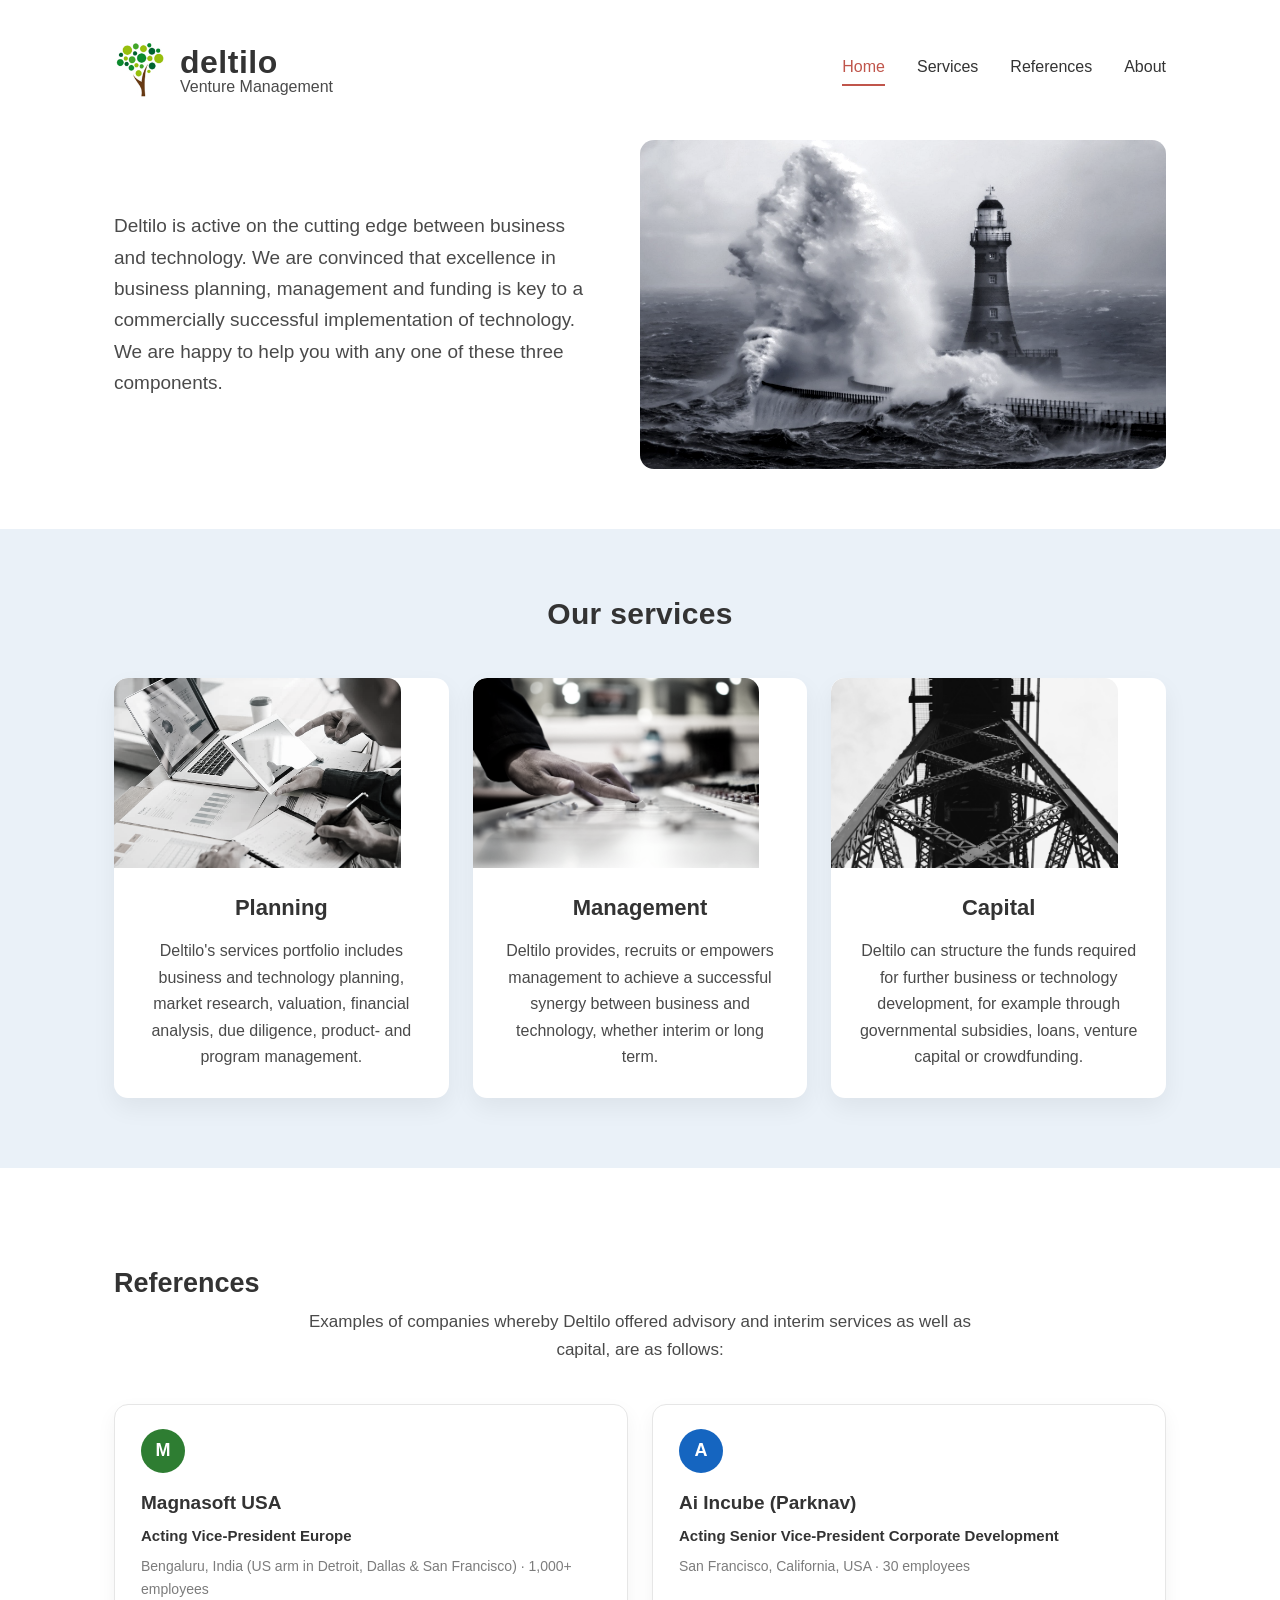
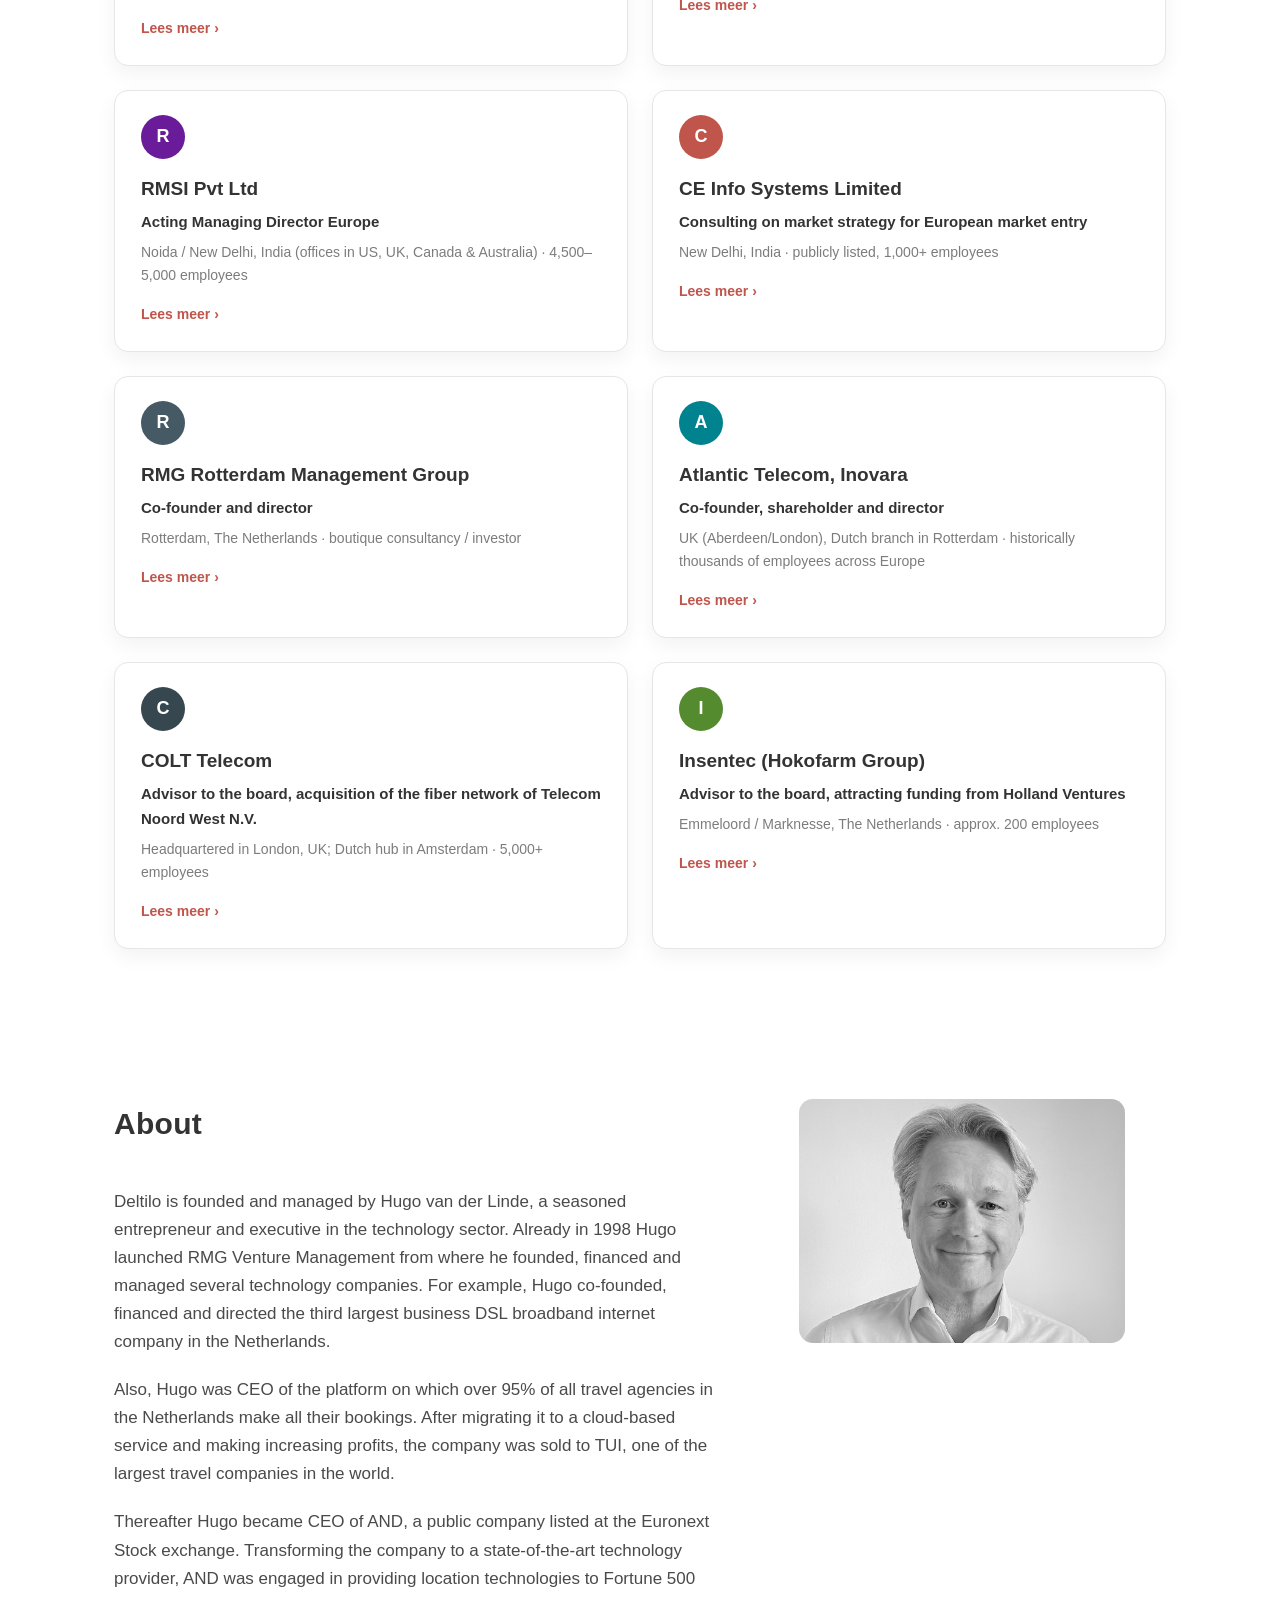
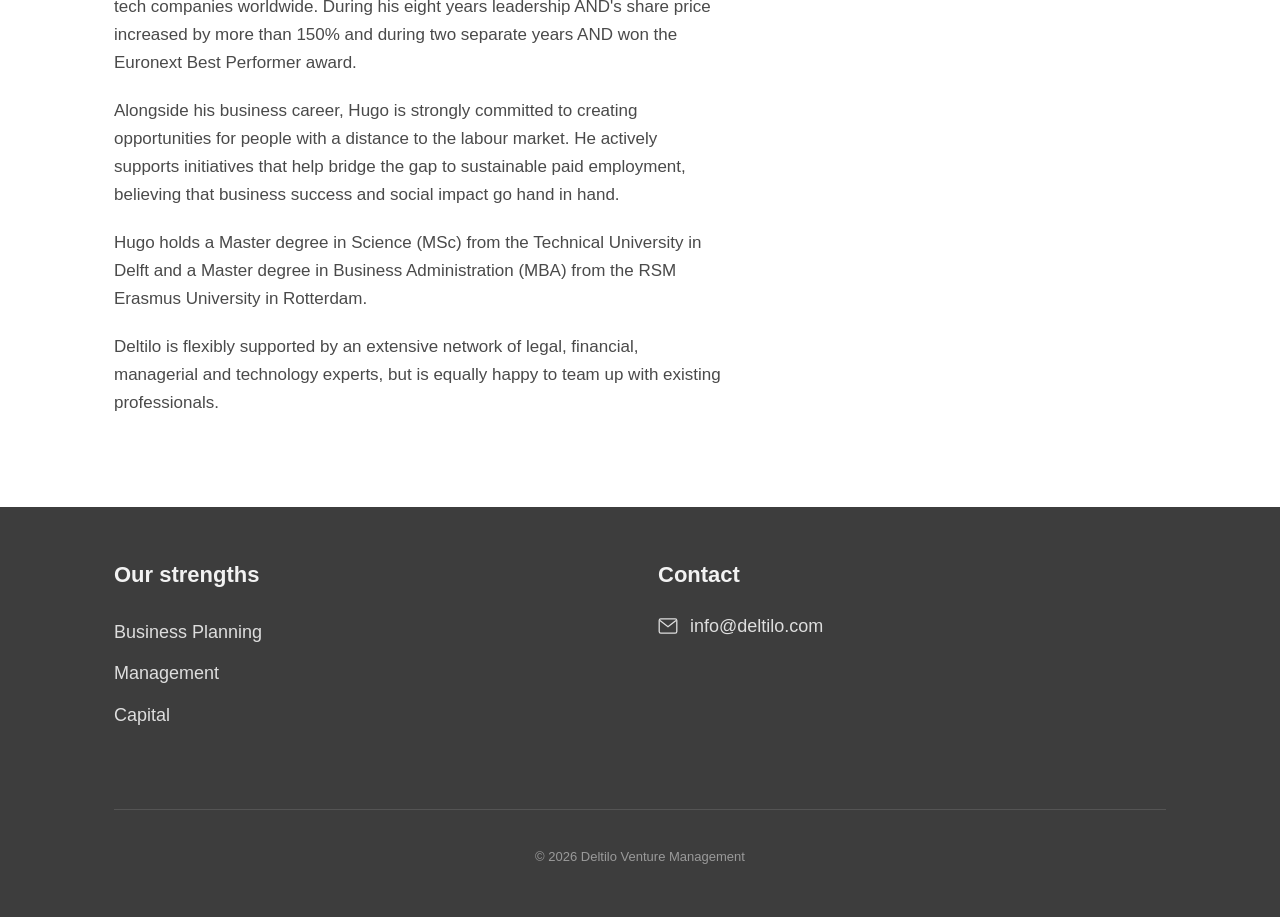
==== index.html @ ca7b4bb6 "references toegevoegd" ====
<!DOCTYPE html>
<html lang="en">
<head>
<meta charset="UTF-8">
<meta name="viewport" content="width=device-width, initial-scale=1.0">
<title>Deltilo | Venture Management</title>
<link rel="stylesheet" href="styles.css">
</head>
<body>

<header>
  <div class="wrap">
    <div class="header-row">
      <div class="brand">
        <img src="images/logo.png" alt="Deltilo logo" class="logo-img">
        <div class="brand-text">
          <h1>deltilo</h1>
          <p>Venture Management</p>
        </div>
      </div>

      <nav>
        <a href="#home" class="active">Home</a>
        <a href="#services">Services</a>
        <a href="#references">References</a>
        <a href="#about">About</a>
      </nav>

      <button class="menu-btn" id="menuBtn" aria-label="Open menu" aria-expanded="false">
        <svg viewBox="0 0 24 24" fill="none" stroke="currentColor" stroke-width="2"><line x1="3" y1="6" x2="21" y2="6"/><line x1="3" y1="12" x2="21" y2="12"/><line x1="3" y1="18" x2="21" y2="18"/></svg>
      </button>
    </div>

    <nav id="mobileNav">
      <a href="#home">Home</a>
      <a href="#services">Services</a>
      <a href="#references">References</a>
      <a href="#about">About</a>
    </nav>
  </div>
</header>

<section class="hero" id="home">
  <div class="wrap hero-grid">
    <p>Deltilo is active on the cutting edge between business and technology. We are convinced that excellence in business planning, management and funding is key to a commercially successful implementation of technology. We are happy to help you with any one of these three components.</p>
    <div class="hero-img">
      <img src="images/hero-lighthouse.jpg" alt="Lighthouse in stormy sea">
    </div>
  </div>
</section>

<section class="services" id="services">
  <div class="wrap">
    <h2>Our services</h2>
    <div class="card-grid">
      <div class="card">
        <img src="images/service-planning.jpg" alt="Business planning meeting">
        <h3>Planning</h3>
        <p>Deltilo's services portfolio includes business and technology planning, market research, valuation, financial analysis, due diligence, product- and program management.</p>
      </div>
      <div class="card">
        <img src="images/service-management.jpg" alt="Hand adjusting a mixing console">
        <h3>Management</h3>
        <p>Deltilo provides, recruits or empowers management to achieve a successful synergy between business and technology, whether interim or long term.</p>
      </div>
      <div class="card">
        <img src="images/service-capital.jpg" alt="View up through a steel bridge structure">
        <h3>Capital</h3>
        <p>Deltilo can structure the funds required for further business or technology development, for example through governmental subsidies, loans, venture capital or crowdfunding.</p>
      </div>
    </div>
  </div>
</section>

<section class="references" id="references">
  <div class="wrap">
    <h2>References</h2>
    <p class="references-intro">Examples of companies whereby Deltilo offered advisory and interim services as well as capital, are as follows:</p>

    <div class="ref-grid">

      <div class="ref-card">
        <div class="ref-logo" style="background:#2e7d32;">M</div>
        <h3>Magnasoft USA</h3>
        <p class="ref-role">Acting Vice-President Europe</p>
        <p class="ref-meta">Bengaluru, India (US arm in Detroit, Dallas &amp; San Francisco) &middot; 1,000+ employees</p>
        <button class="ref-toggle">Lees meer &rsaquo;</button>
        <div class="ref-details">
          <p>Responsible for all existing and new European business. Set up a European office in The Hague, The Netherlands.</p>
          <p>Magnasoft is a global specialist in Geographic Information Systems (GIS), 3D mapping, Digital Twins, spatial data analytics, and CAD engineering. The company helps organizations across telecom, utilities, and government sectors digitally map and manage their physical assets.</p>
        </div>
      </div>

      <div class="ref-card">
        <div class="ref-logo" style="background:#1565c0;">A</div>
        <h3>Ai Incube (Parknav)</h3>
        <p class="ref-role">Acting Senior Vice-President Corporate Development</p>
        <p class="ref-meta">San Francisco, California, USA &middot; 30 employees</p>
        <button class="ref-toggle">Lees meer &rsaquo;</button>
        <div class="ref-details">
          <p>Supported attracting new series of funding.</p>
          <p>Ai Incube is an advanced AI-powered platform for smart parking navigation and street-level data. By leveraging machine learning and predictive algorithms, the company provides real-time insights into street and garage parking availability across more than 1,000 cities.</p>
        </div>
      </div>

      <div class="ref-card">
        <div class="ref-logo" style="background:#6a1b9a;">R</div>
        <h3>RMSI Pvt Ltd</h3>
        <p class="ref-role">Acting Managing Director Europe</p>
        <p class="ref-meta">Noida / New Delhi, India (offices in US, UK, Canada &amp; Australia) &middot; 4,500&ndash;5,000 employees</p>
        <button class="ref-toggle">Lees meer &rsaquo;</button>
        <div class="ref-details">
          <p>Responsible for all existing and new European business.</p>
          <p>RMSI is a global leader in geospatial intelligence, Geo-AI, digital twins, and geospatial software development. They serve leading global tech enterprises, governments, telecom operators, and utility providers worldwide.</p>
        </div>
      </div>

      <div class="ref-card">
        <div class="ref-logo" style="background:#c0554b;">C</div>
        <h3>CE Info Systems Limited</h3>
        <p class="ref-role">Consulting on market strategy for European market entry</p>
        <p class="ref-meta">New Delhi, India &middot; publicly listed, 1,000+ employees</p>
        <button class="ref-toggle">Lees meer &rsaquo;</button>
        <div class="ref-details">
          <p>CE Info Systems is a publicly traded Indian technology leader (NSE: MAPMYINDIA) and the premier provider of digital maps, B2B/B2C navigation platforms (Mappls), and location-based IoT technologies in India.</p>
        </div>
      </div>

      <div class="ref-card">
        <div class="ref-logo" style="background:#455a64;">R</div>
        <h3>RMG Rotterdam Management Group</h3>
        <p class="ref-role">Co-founder and director</p>
        <p class="ref-meta">Rotterdam, The Netherlands &middot; boutique consultancy / investor</p>
        <button class="ref-toggle">Lees meer &rsaquo;</button>
        <div class="ref-details">
          <p>Rotterdam Management Group (RMG) owns and manages various high-tech companies.</p>
        </div>
      </div>

      <div class="ref-card">
        <div class="ref-logo" style="background:#00838f;">A</div>
        <h3>Atlantic Telecom, Inovara</h3>
        <p class="ref-role">Co-founder, shareholder and director</p>
        <p class="ref-meta">UK (Aberdeen/London), Dutch branch in Rotterdam &middot; historically thousands of employees across Europe</p>
        <button class="ref-toggle">Lees meer &rsaquo;</button>
        <div class="ref-details">
          <p>Atlantic Telecom was a publicly listed British telecommunications operator that rolled out extensive fiber and DSL networks across Europe around the turn of the century. Inovara B.V. acted as its Dutch operating entity, delivering broadband and data services to the enterprise market via unbundled local loop access (MDF-access).</p>
        </div>
      </div>

      <div class="ref-card">
        <div class="ref-logo" style="background:#37474f;">C</div>
        <h3>COLT Telecom</h3>
        <p class="ref-role">Advisor to the board, acquisition of the fiber network of Telecom Noord West N.V.</p>
        <p class="ref-meta">Headquartered in London, UK; Dutch hub in Amsterdam &middot; 5,000+ employees</p>
        <button class="ref-toggle">Lees meer &rsaquo;</button>
        <div class="ref-details">
          <p>Colt is a major international telecommunications and digital infrastructure provider serving enterprise customers worldwide. Colt acquired the local fiber optic network from Amsterdam energy provider Energie Noord-West (Telecom Noord-West) to build one of the earliest high-capacity private fiber networks in Amsterdam.</p>
        </div>
      </div>

      <div class="ref-card">
        <div class="ref-logo" style="background:#558b2f;">I</div>
        <h3>Insentec (Hokofarm Group)</h3>
        <p class="ref-role">Advisor to the board, attracting funding from Holland Ventures</p>
        <p class="ref-meta">Emmeloord / Marknesse, The Netherlands &middot; approx. 200 employees</p>
        <button class="ref-toggle">Lees meer &rsaquo;</button>
        <div class="ref-details">
          <p>Insentec (part of the Hokofarm Group) is a Dutch pioneer and manufacturer of automated livestock farming solutions. They are globally recognized for smart feeding systems, milking robots, sensors, and animal identification systems for dairy and cattle farming.</p>
        </div>
      </div>

    </div>
  </div>
</section>

<section class="about" id="about">
  <div class="wrap about-grid">
    <div class="about-text">
      <h2 style="text-align:left;">About</h2>
      <p>Deltilo is founded and managed by Hugo van der Linde, a seasoned entrepreneur and executive in the technology sector. Already in 1998 Hugo launched RMG Venture Management from where he founded, financed and managed several technology companies. For example, Hugo co-founded, financed and directed the third largest business DSL broadband internet company in the Netherlands.</p>
      <p>Also, Hugo was CEO of the platform on which over 95% of all travel agencies in the Netherlands make all their bookings. After migrating it to a cloud-based service and making increasing profits, the company was sold to TUI, one of the largest travel companies in the world.</p>
      <p>Thereafter Hugo became CEO of AND, a public company listed at the Euronext Stock exchange. Transforming the company to a state-of-the-art technology provider, AND was engaged in providing location technologies to Fortune 500 tech companies worldwide. During his eight years leadership AND's share price increased by more than 150% and during two separate years AND won the Euronext Best Performer award.</p>
      <p>Alongside his business career, Hugo is strongly committed to creating opportunities for people with a distance to the labour market. He actively supports initiatives that help bridge the gap to sustainable paid employment, believing that business success and social impact go hand in hand.</p>
      <p>Hugo holds a Master degree in Science (MSc) from the Technical University in Delft and a Master degree in Business Administration (MBA) from the RSM Erasmus University in Rotterdam.</p>
      <p>Deltilo is flexibly supported by an extensive network of legal, financial, managerial and technology experts, but is equally happy to team up with existing professionals.</p>
    </div>
    <div class="about-photo">
      <img src="images/about-hugo.jpg" alt="Portrait of Hugo van der Linde">
    </div>
  </div>
</section>

<footer>
  <div class="wrap footer-grid">
    <div>
      <h3>Our strengths</h3>
      <ul>
        <li>Business Planning</li>
        <li>Management</li>
        <li>Capital</li>
      </ul>
    </div>
    <div>
      <h3>Contact</h3>
      <div class="contact-line">
        <svg viewBox="0 0 24 20" fill="none" stroke="currentColor" stroke-width="1.6"><rect x="1" y="1" width="22" height="18" rx="2"/><path d="M2 3l10 8 10-8"/></svg>
        <a href="mailto:info@deltilo.com">info@deltilo.com</a>
      </div>
    </div>
    <div class="bottom-bar" style="grid-column: 1 / -1;">
      &copy; <span id="year"></span> Deltilo Venture Management
    </div>
  </div>
</footer>

<script src="script.js"></script>
</body>
</html>
---- styles.css ----
:root {
  --ink: #333333;
  --ink-soft: #4a4a4a;
  --panel-dark: #3d3d3d;
  --section-tint: #eaf1f8;
  --accent-green-dark: #2e7d32;
  --accent-green-mid: #66bb6a;
  --accent-green-light: #a5d6a7;
  --accent-brown: #6d4c2f;
  --max-width: 1100px;
  --radius: 14px;
}

* { box-sizing: border-box; }

html { scroll-behavior: smooth; }

body {
  margin: 0;
  font-family: -apple-system, BlinkMacSystemFont, "Segoe UI", Roboto, Helvetica, Arial, sans-serif;
  color: var(--ink);
  line-height: 1.65;
  font-size: 18px;
  background: #ffffff;
}

img { max-width: 100%; display: block; }

.wrap {
  max-width: var(--max-width);
  margin: 0 auto;
  padding: 0 24px;
}

/* ---------- HEADER ---------- */

header {
  padding: 40px 0 20px;
}

.header-row {
  display: flex;
  align-items: center;
  justify-content: space-between;
  flex-wrap: wrap;
  gap: 20px;
}

.brand {
  display: flex;
  align-items: center;
  gap: 14px;
}

.logo-img {
  height: 60px;
  width: auto;
}

.brand-text h1 {
  margin: 0;
  font-size: 32px;
  font-weight: 700;
  letter-spacing: 0.5px;
  line-height: 1.1;
}

.brand-text p {
  margin: -2px 0 0;
  font-size: 16px;
  color: var(--ink-soft);
  line-height: 1.1;
}

nav {
  display: none;
  gap: 32px;
}

nav a {
  color: var(--ink);
  text-decoration: none;
  font-size: 16px;
  padding-bottom: 4px;
  border-bottom: 2px solid transparent;
  transition: border-color 0.2s, color 0.2s;
}

nav a.active {
  color: #c0554b;
  border-bottom-color: #c0554b;
}

nav a:hover { border-bottom-color: var(--accent-green-mid); }

.menu-btn {
  border: 1px solid var(--ink);
  background: none;
  padding: 8px 12px;
  cursor: pointer;
  display: inline-flex;
}

.menu-btn svg { width: 22px; height: 22px; }

#mobileNav {
  display: none;
  flex-direction: column;
  gap: 4px;
  margin-top: 16px;
}

#mobileNav.open { display: flex; }

#mobileNav a {
  color: var(--ink);
  text-decoration: none;
  padding: 10px 4px;
  border-bottom: 1px solid #eee;
}

@media (min-width: 760px) {
  nav { display: flex; }
  .menu-btn { display: none; }
}

/* ---------- HERO ---------- */

.hero {
  padding: 20px 0 60px;
}

.hero-grid {
  display: grid;
  grid-template-columns: 1fr;
  gap: 32px;
  align-items: center;
}

.hero-grid p {
  font-size: 19px;
  color: var(--ink-soft);
}

.hero-img {
  border-radius: var(--radius);
  overflow: hidden;
}

.hero-img img { filter: grayscale(60%) contrast(1.05); }

@media (min-width: 860px) {
  .hero-grid {
    grid-template-columns: 1fr 1.1fr;
    gap: 48px;
  }
}

/* ---------- SERVICES ---------- */

.services {
  background: var(--section-tint);
  padding: 60px 0 70px;
  position: relative;
}

.services h2, .about h2 {
  text-align: center;
  font-size: 30px;
  margin: 0 0 40px;
  font-weight: 800;
  letter-spacing: 0.3px;
}

.card-grid {
  display: grid;
  grid-template-columns: 1fr;
  gap: 40px;
}

@media (min-width: 760px) {
  .card-grid { grid-template-columns: repeat(3, 1fr); gap: 24px; }
}

.card {
  background: #fff;
  border-radius: var(--radius);
  box-shadow: 0 10px 24px rgba(0,0,0,0.06);
  padding: 0 24px 28px;
  text-align: center;
  overflow: hidden;
}

.card img {
  width: calc(100% + 48px);
  margin-left: -24px;
  margin-top: 0;
  height: 190px;
  object-fit: cover;
  filter: grayscale(85%);
  border-top-left-radius: var(--radius);
  border-top-right-radius: var(--radius);
}

.card h3 {
  font-size: 22px;
  margin: 22px 0 12px;
}

.card p {
  font-size: 16px;
  color: var(--ink-soft);
  margin: 0;
}

/* ---------- REFERENCES ---------- */

.references {
  padding: 70px 0 80px;
}

.references-intro {
  text-align: center;
  max-width: 700px;
  margin: -20px auto 40px;
  color: var(--ink-soft);
  font-size: 17px;
}

.ref-grid {
  display: grid;
  grid-template-columns: 1fr;
  gap: 24px;
}

@media (min-width: 760px) {
  .ref-grid { grid-template-columns: 1fr 1fr; }
}

.ref-card {
  background: #fff;
  border: 1px solid #e6e6e6;
  border-radius: var(--radius);
  box-shadow: 0 8px 20px rgba(0,0,0,0.05);
  padding: 24px 26px 22px;
}

.ref-logo {
  width: 44px;
  height: 44px;
  border-radius: 50%;
  color: #fff;
  display: flex;
  align-items: center;
  justify-content: center;
  font-weight: 700;
  font-size: 18px;
  margin-bottom: 14px;
}

.ref-card h3 {
  margin: 0 0 6px;
  font-size: 19px;
}

.ref-role {
  margin: 0 0 6px;
  font-size: 15px;
  font-weight: 600;
  color: var(--ink);
}

.ref-meta {
  margin: 0 0 12px;
  font-size: 14px;
  color: #7c7c7c;
}

.ref-toggle {
  background: none;
  border: none;
  padding: 0;
  color: #c0554b;
  font-size: 14px;
  font-weight: 600;
  cursor: pointer;
}

.ref-toggle:hover { text-decoration: underline; }

.ref-details {
  display: none;
  margin-top: 14px;
  padding-top: 14px;
  border-top: 1px solid #eee;
}

.ref-details p {
  font-size: 15px;
  color: var(--ink-soft);
  margin: 0 0 10px;
}

.ref-details p:last-child { margin-bottom: 0; }

.ref-card.expanded .ref-details { display: block; }

/* ---------- ABOUT ---------- */

.about {
  padding: 70px 0;
}

.about-grid {
  display: grid;
  grid-template-columns: 1fr;
  gap: 32px;
  align-items: start;
}

.about-grid p {
  color: var(--ink-soft);
  font-size: 17px;
  margin: 0 0 20px;
}

.about-photo img {
  border-radius: var(--radius);
  filter: grayscale(100%);
  max-width: 80%;
  margin: 0 auto;
}

@media (min-width: 860px) {
  .about-grid {
    grid-template-columns: 1.5fr 1fr;
  }
  .about-photo { order: 2; }
  .about-text { order: 1; }
}

/* ---------- FOOTER ---------- */

footer {
  background: var(--panel-dark);
  color: #f2f2f2;
  padding: 50px 0;
}

.footer-grid {
  display: grid;
  grid-template-columns: 1fr;
  gap: 36px;
}

@media (min-width: 700px) {
  .footer-grid { grid-template-columns: 1fr 1fr; }
}

footer h3 {
  font-size: 22px;
  margin: 0 0 18px;
  font-weight: 700;
}

footer ul {
  list-style: none;
  margin: 0;
  padding: 0;
}

footer li {
  padding: 6px 0;
  color: #dedede;
}

.contact-line {
  display: flex;
  align-items: center;
  gap: 12px;
  color: #dedede;
}

.contact-line svg { width: 20px; height: 16px; flex-shrink: 0; }

.contact-line a {
  color: #dedede;
  text-decoration: none;
}

.contact-line a:hover { text-decoration: underline; }

.bottom-bar {
  text-align: center;
  font-size: 13px;
  color: #9a9a9a;
  padding-top: 36px;
  margin-top: 36px;
  border-top: 1px solid #545454;
}
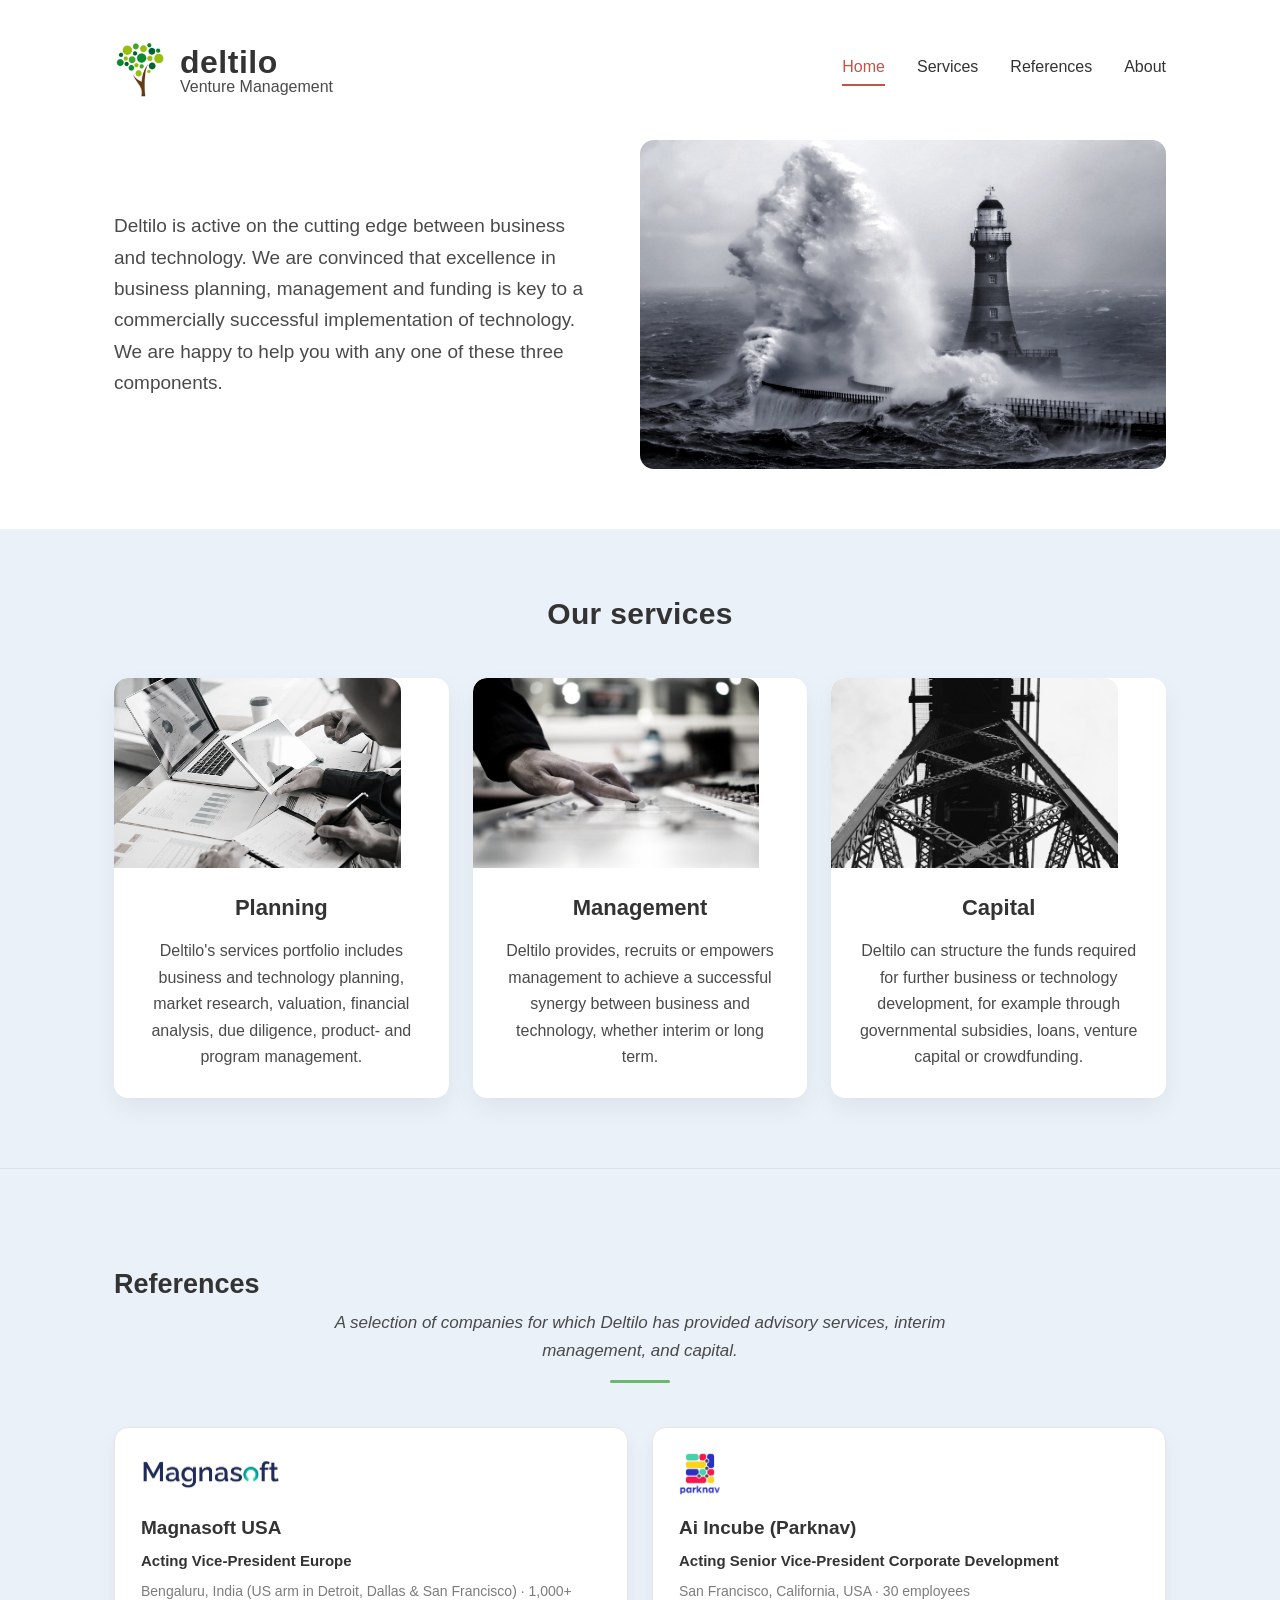
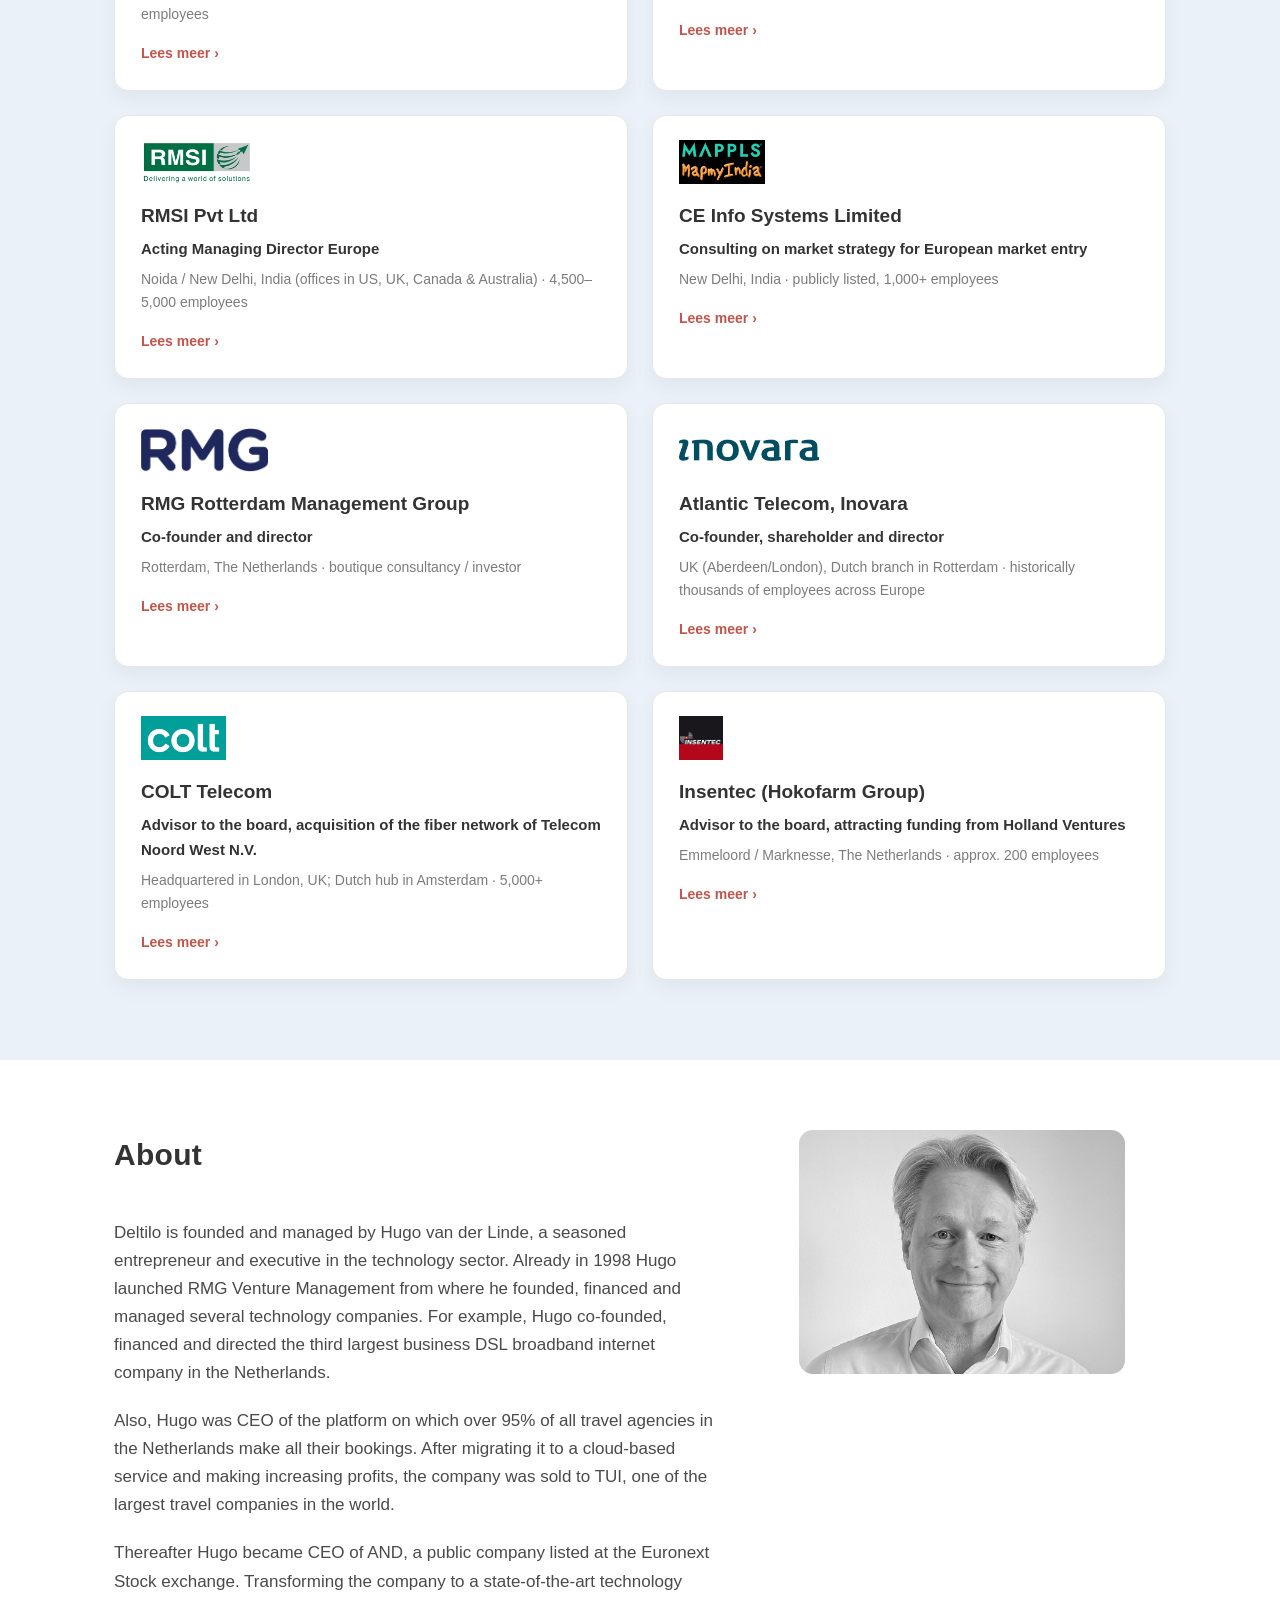
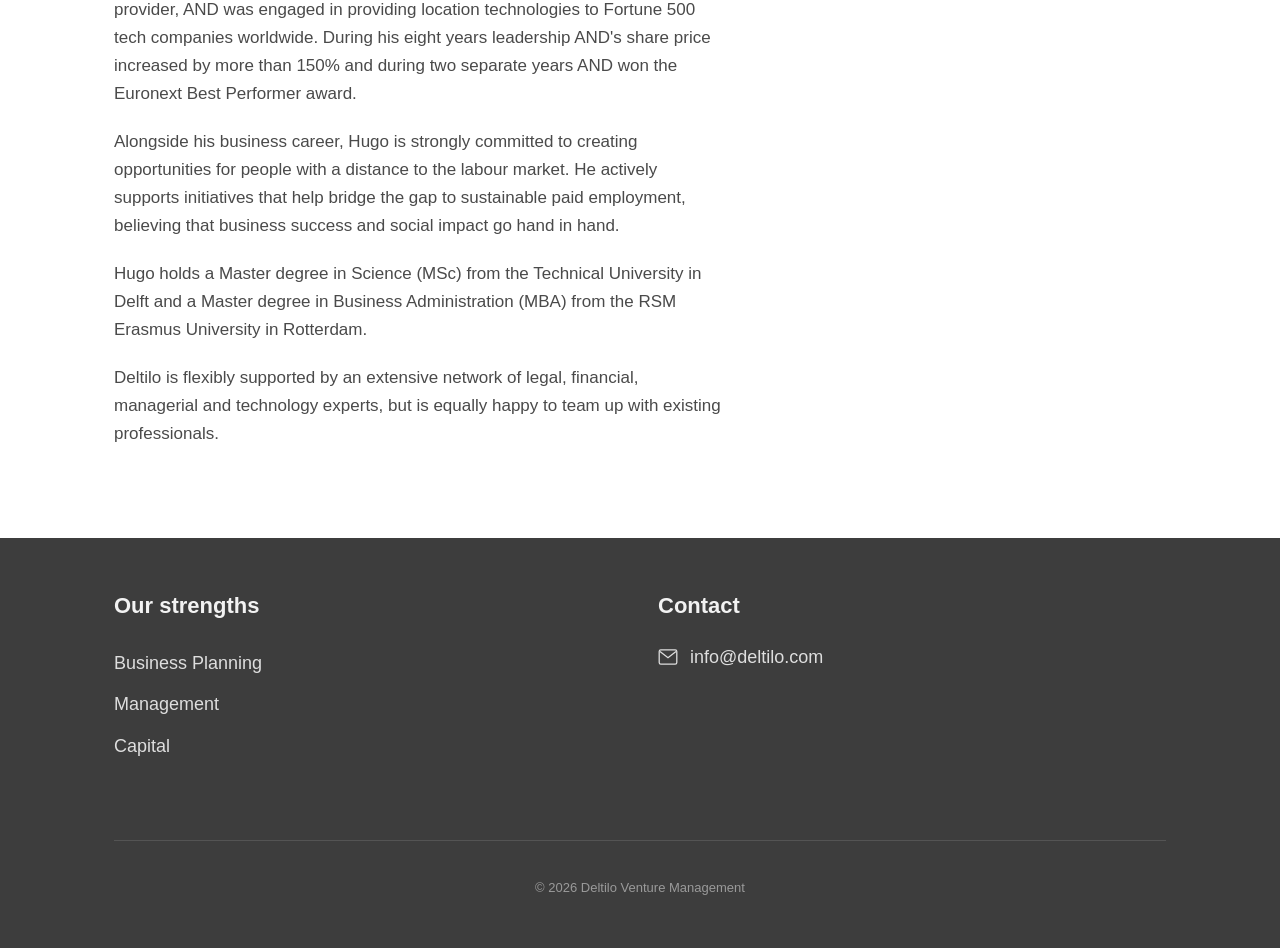
==== commit 831c5263: "added logos" ====
--- a/index.html
+++ b/index.html
@@ -75,12 +75,12 @@
 <section class="references" id="references">
   <div class="wrap">
     <h2>References</h2>
-    <p class="references-intro">Examples of companies whereby Deltilo offered advisory and interim services as well as capital, are as follows:</p>
+    <p class="references-intro">A selection of companies for which Deltilo has provided advisory services, interim management, and capital.</p>
 
     <div class="ref-grid">
 
       <div class="ref-card">
-        <div class="ref-logo" style="background:#2e7d32;">M</div>
+        <img src="images/references-magnasoft.jpg" alt="Magnasoft logo" class="ref-logo">
         <h3>Magnasoft USA</h3>
         <p class="ref-role">Acting Vice-President Europe</p>
         <p class="ref-meta">Bengaluru, India (US arm in Detroit, Dallas &amp; San Francisco) &middot; 1,000+ employees</p>
@@ -92,7 +92,7 @@
       </div>
 
       <div class="ref-card">
-        <div class="ref-logo" style="background:#1565c0;">A</div>
+        <img src="images/references-parknav.png" alt="Parknav logo" class="ref-logo">
         <h3>Ai Incube (Parknav)</h3>
         <p class="ref-role">Acting Senior Vice-President Corporate Development</p>
         <p class="ref-meta">San Francisco, California, USA &middot; 30 employees</p>
@@ -104,7 +104,7 @@
       </div>
 
       <div class="ref-card">
-        <div class="ref-logo" style="background:#6a1b9a;">R</div>
+        <img src="images/references-rmsi.png" alt="RMSI logo" class="ref-logo">
         <h3>RMSI Pvt Ltd</h3>
         <p class="ref-role">Acting Managing Director Europe</p>
         <p class="ref-meta">Noida / New Delhi, India (offices in US, UK, Canada &amp; Australia) &middot; 4,500&ndash;5,000 employees</p>
@@ -116,7 +116,7 @@
       </div>
 
       <div class="ref-card">
-        <div class="ref-logo" style="background:#c0554b;">C</div>
+        <img src="images/references-mappls.png" alt="Mappls logo" class="ref-logo">
         <h3>CE Info Systems Limited</h3>
         <p class="ref-role">Consulting on market strategy for European market entry</p>
         <p class="ref-meta">New Delhi, India &middot; publicly listed, 1,000+ employees</p>
@@ -127,7 +127,7 @@
       </div>
 
       <div class="ref-card">
-        <div class="ref-logo" style="background:#455a64;">R</div>
+        <img src="images/references-rmg.png" alt="RMG Rotterdam Management Group logo" class="ref-logo">
         <h3>RMG Rotterdam Management Group</h3>
         <p class="ref-role">Co-founder and director</p>
         <p class="ref-meta">Rotterdam, The Netherlands &middot; boutique consultancy / investor</p>
@@ -138,7 +138,7 @@
       </div>
 
       <div class="ref-card">
-        <div class="ref-logo" style="background:#00838f;">A</div>
+        <img src="images/references-inovara.jpg" alt="Inovara logo" class="ref-logo">
         <h3>Atlantic Telecom, Inovara</h3>
         <p class="ref-role">Co-founder, shareholder and director</p>
         <p class="ref-meta">UK (Aberdeen/London), Dutch branch in Rotterdam &middot; historically thousands of employees across Europe</p>
@@ -149,7 +149,7 @@
       </div>
 
       <div class="ref-card">
-        <div class="ref-logo" style="background:#37474f;">C</div>
+        <img src="images/references-colt.png" alt="COLT Telecom logo" class="ref-logo">
         <h3>COLT Telecom</h3>
         <p class="ref-role">Advisor to the board, acquisition of the fiber network of Telecom Noord West N.V.</p>
         <p class="ref-meta">Headquartered in London, UK; Dutch hub in Amsterdam &middot; 5,000+ employees</p>
@@ -160,7 +160,7 @@
       </div>
 
       <div class="ref-card">
-        <div class="ref-logo" style="background:#558b2f;">I</div>
+        <img src="images/references-insentec.jpg" alt="Insentec logo" class="ref-logo">
         <h3>Insentec (Hokofarm Group)</h3>
         <p class="ref-role">Advisor to the board, attracting funding from Holland Ventures</p>
         <p class="ref-meta">Emmeloord / Marknesse, The Netherlands &middot; approx. 200 employees</p>
--- a/styles.css
+++ b/styles.css
@@ -216,15 +216,32 @@
 /* ---------- REFERENCES ---------- */
 
 .references {
+  background: var(--section-tint);
   padding: 70px 0 80px;
+  border-top: 1px solid #d9e4ee;
 }
 
 .references-intro {
   text-align: center;
-  max-width: 700px;
-  margin: -20px auto 40px;
+  max-width: 620px;
+  margin: -20px auto 44px;
   color: var(--ink-soft);
   font-size: 17px;
+  font-style: italic;
+  position: relative;
+  padding-bottom: 18px;
+}
+
+.references-intro::after {
+  content: "";
+  position: absolute;
+  bottom: 0;
+  left: 50%;
+  transform: translateX(-50%);
+  width: 60px;
+  height: 3px;
+  background: var(--accent-green-mid);
+  border-radius: 2px;
 }
 
 .ref-grid {
@@ -246,16 +263,12 @@
 }
 
 .ref-logo {
-  width: 44px;
+  width: auto;
   height: 44px;
-  border-radius: 50%;
-  color: #fff;
-  display: flex;
-  align-items: center;
-  justify-content: center;
-  font-weight: 700;
-  font-size: 18px;
-  margin-bottom: 14px;
+  max-width: 140px;
+  object-fit: contain;
+  object-position: left center;
+  margin-bottom: 16px;
 }
 
 .ref-card h3 {
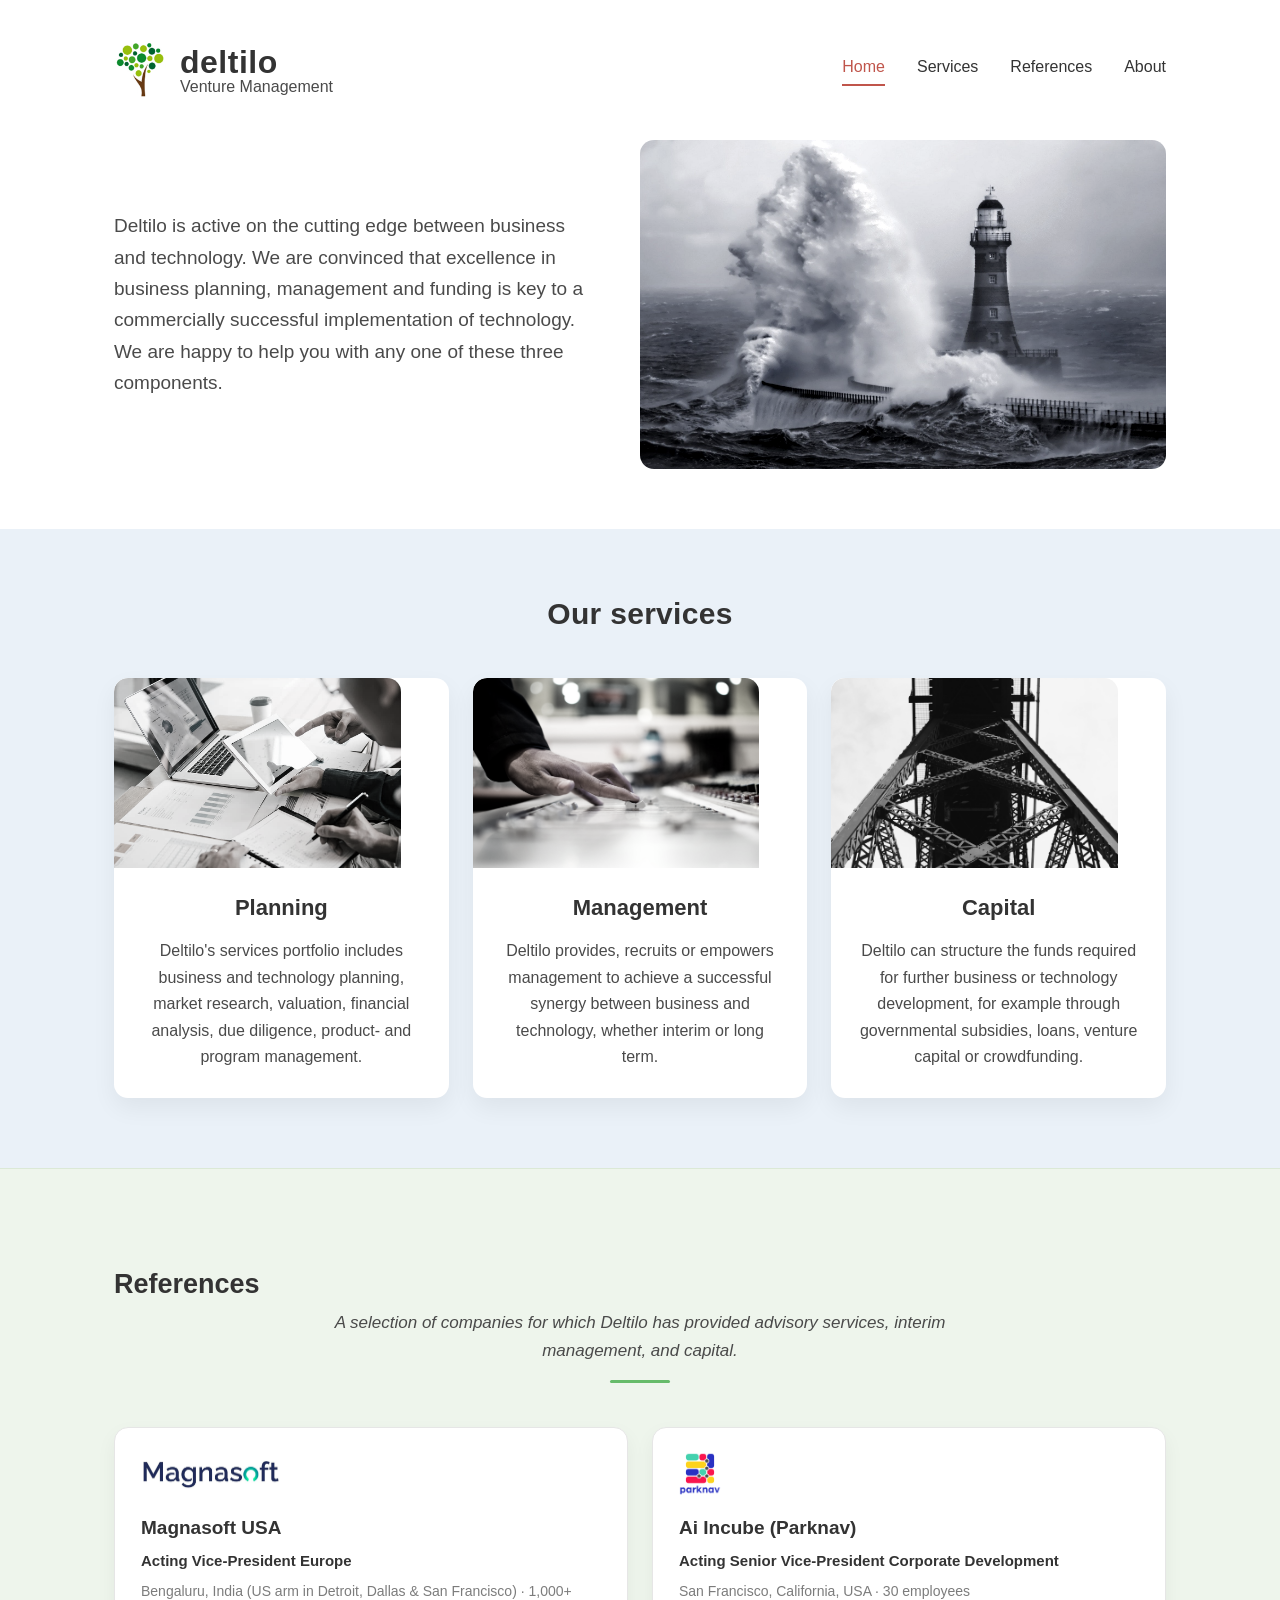
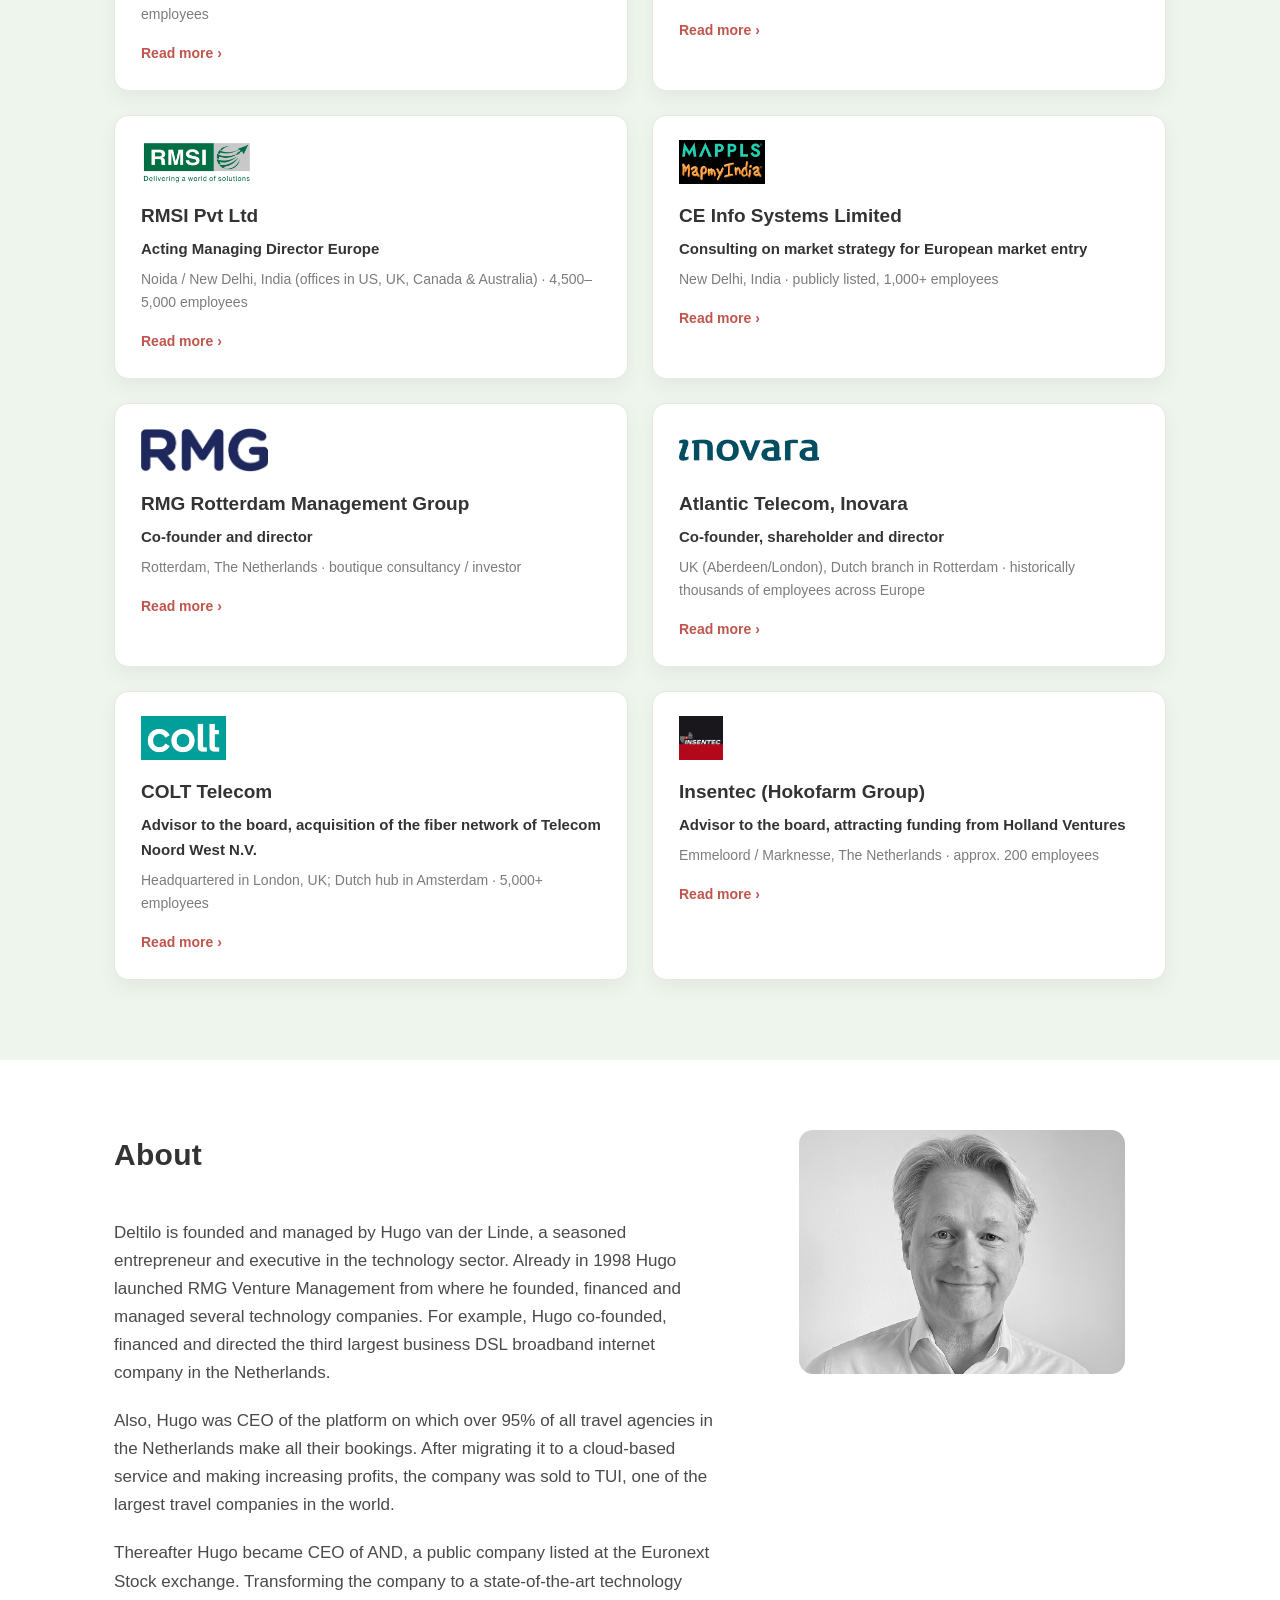
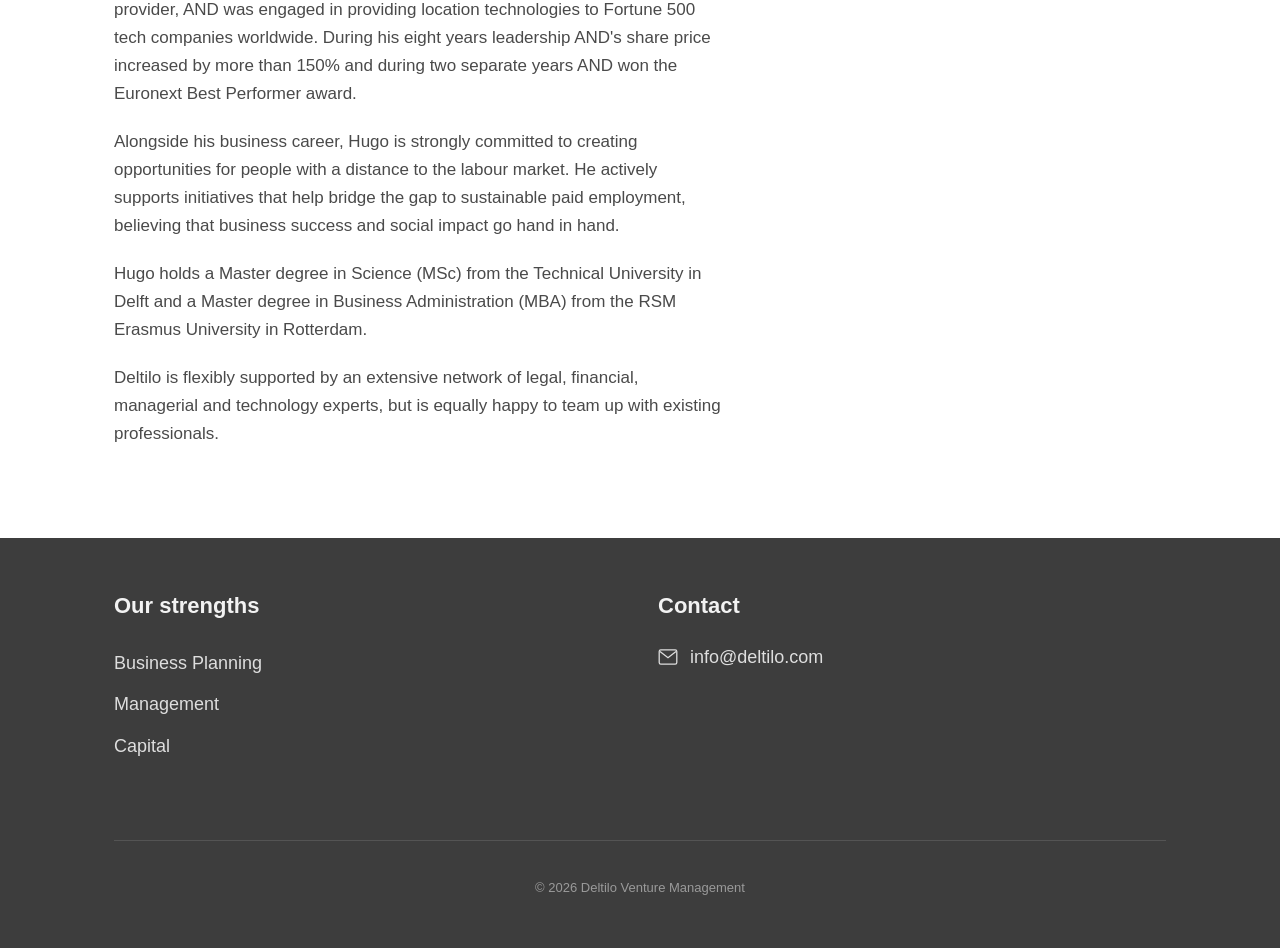
==== commit 7e562c12: "update" ====
--- a/index.html
+++ b/index.html
@@ -84,7 +84,7 @@
         <h3>Magnasoft USA</h3>
         <p class="ref-role">Acting Vice-President Europe</p>
         <p class="ref-meta">Bengaluru, India (US arm in Detroit, Dallas &amp; San Francisco) &middot; 1,000+ employees</p>
-        <button class="ref-toggle">Lees meer &rsaquo;</button>
+        <button class="ref-toggle">Read more &rsaquo;</button>
         <div class="ref-details">
           <p>Responsible for all existing and new European business. Set up a European office in The Hague, The Netherlands.</p>
           <p>Magnasoft is a global specialist in Geographic Information Systems (GIS), 3D mapping, Digital Twins, spatial data analytics, and CAD engineering. The company helps organizations across telecom, utilities, and government sectors digitally map and manage their physical assets.</p>
@@ -96,7 +96,7 @@
         <h3>Ai Incube (Parknav)</h3>
         <p class="ref-role">Acting Senior Vice-President Corporate Development</p>
         <p class="ref-meta">San Francisco, California, USA &middot; 30 employees</p>
-        <button class="ref-toggle">Lees meer &rsaquo;</button>
+        <button class="ref-toggle">Read more &rsaquo;</button>
         <div class="ref-details">
           <p>Supported attracting new series of funding.</p>
           <p>Ai Incube is an advanced AI-powered platform for smart parking navigation and street-level data. By leveraging machine learning and predictive algorithms, the company provides real-time insights into street and garage parking availability across more than 1,000 cities.</p>
@@ -108,7 +108,7 @@
         <h3>RMSI Pvt Ltd</h3>
         <p class="ref-role">Acting Managing Director Europe</p>
         <p class="ref-meta">Noida / New Delhi, India (offices in US, UK, Canada &amp; Australia) &middot; 4,500&ndash;5,000 employees</p>
-        <button class="ref-toggle">Lees meer &rsaquo;</button>
+        <button class="ref-toggle">Read more &rsaquo;</button>
         <div class="ref-details">
           <p>Responsible for all existing and new European business.</p>
           <p>RMSI is a global leader in geospatial intelligence, Geo-AI, digital twins, and geospatial software development. They serve leading global tech enterprises, governments, telecom operators, and utility providers worldwide.</p>
@@ -120,7 +120,7 @@
         <h3>CE Info Systems Limited</h3>
         <p class="ref-role">Consulting on market strategy for European market entry</p>
         <p class="ref-meta">New Delhi, India &middot; publicly listed, 1,000+ employees</p>
-        <button class="ref-toggle">Lees meer &rsaquo;</button>
+        <button class="ref-toggle">Read more &rsaquo;</button>
         <div class="ref-details">
           <p>CE Info Systems is a publicly traded Indian technology leader (NSE: MAPMYINDIA) and the premier provider of digital maps, B2B/B2C navigation platforms (Mappls), and location-based IoT technologies in India.</p>
         </div>
@@ -131,7 +131,7 @@
         <h3>RMG Rotterdam Management Group</h3>
         <p class="ref-role">Co-founder and director</p>
         <p class="ref-meta">Rotterdam, The Netherlands &middot; boutique consultancy / investor</p>
-        <button class="ref-toggle">Lees meer &rsaquo;</button>
+        <button class="ref-toggle">Read more &rsaquo;</button>
         <div class="ref-details">
           <p>Rotterdam Management Group (RMG) owns and manages various high-tech companies.</p>
         </div>
@@ -142,7 +142,7 @@
         <h3>Atlantic Telecom, Inovara</h3>
         <p class="ref-role">Co-founder, shareholder and director</p>
         <p class="ref-meta">UK (Aberdeen/London), Dutch branch in Rotterdam &middot; historically thousands of employees across Europe</p>
-        <button class="ref-toggle">Lees meer &rsaquo;</button>
+        <button class="ref-toggle">Read more &rsaquo;</button>
         <div class="ref-details">
           <p>Atlantic Telecom was a publicly listed British telecommunications operator that rolled out extensive fiber and DSL networks across Europe around the turn of the century. Inovara B.V. acted as its Dutch operating entity, delivering broadband and data services to the enterprise market via unbundled local loop access (MDF-access).</p>
         </div>
@@ -153,7 +153,7 @@
         <h3>COLT Telecom</h3>
         <p class="ref-role">Advisor to the board, acquisition of the fiber network of Telecom Noord West N.V.</p>
         <p class="ref-meta">Headquartered in London, UK; Dutch hub in Amsterdam &middot; 5,000+ employees</p>
-        <button class="ref-toggle">Lees meer &rsaquo;</button>
+        <button class="ref-toggle">Read more &rsaquo;</button>
         <div class="ref-details">
           <p>Colt is a major international telecommunications and digital infrastructure provider serving enterprise customers worldwide. Colt acquired the local fiber optic network from Amsterdam energy provider Energie Noord-West (Telecom Noord-West) to build one of the earliest high-capacity private fiber networks in Amsterdam.</p>
         </div>
@@ -164,7 +164,7 @@
         <h3>Insentec (Hokofarm Group)</h3>
         <p class="ref-role">Advisor to the board, attracting funding from Holland Ventures</p>
         <p class="ref-meta">Emmeloord / Marknesse, The Netherlands &middot; approx. 200 employees</p>
-        <button class="ref-toggle">Lees meer &rsaquo;</button>
+        <button class="ref-toggle">Read more &rsaquo;</button>
         <div class="ref-details">
           <p>Insentec (part of the Hokofarm Group) is a Dutch pioneer and manufacturer of automated livestock farming solutions. They are globally recognized for smart feeding systems, milking robots, sensors, and animal identification systems for dairy and cattle farming.</p>
         </div>
--- a/styles.css
+++ b/styles.css
@@ -3,6 +3,7 @@
   --ink-soft: #4a4a4a;
   --panel-dark: #3d3d3d;
   --section-tint: #eaf1f8;
+  --section-tint-alt: #eef5ec;
   --accent-green-dark: #2e7d32;
   --accent-green-mid: #66bb6a;
   --accent-green-light: #a5d6a7;
@@ -216,9 +217,9 @@
 /* ---------- REFERENCES ---------- */
 
 .references {
-  background: var(--section-tint);
+  background: var(--section-tint-alt);
   padding: 70px 0 80px;
-  border-top: 1px solid #d9e4ee;
+  border-top: 1px solid #dbe9d6;
 }
 
 .references-intro {
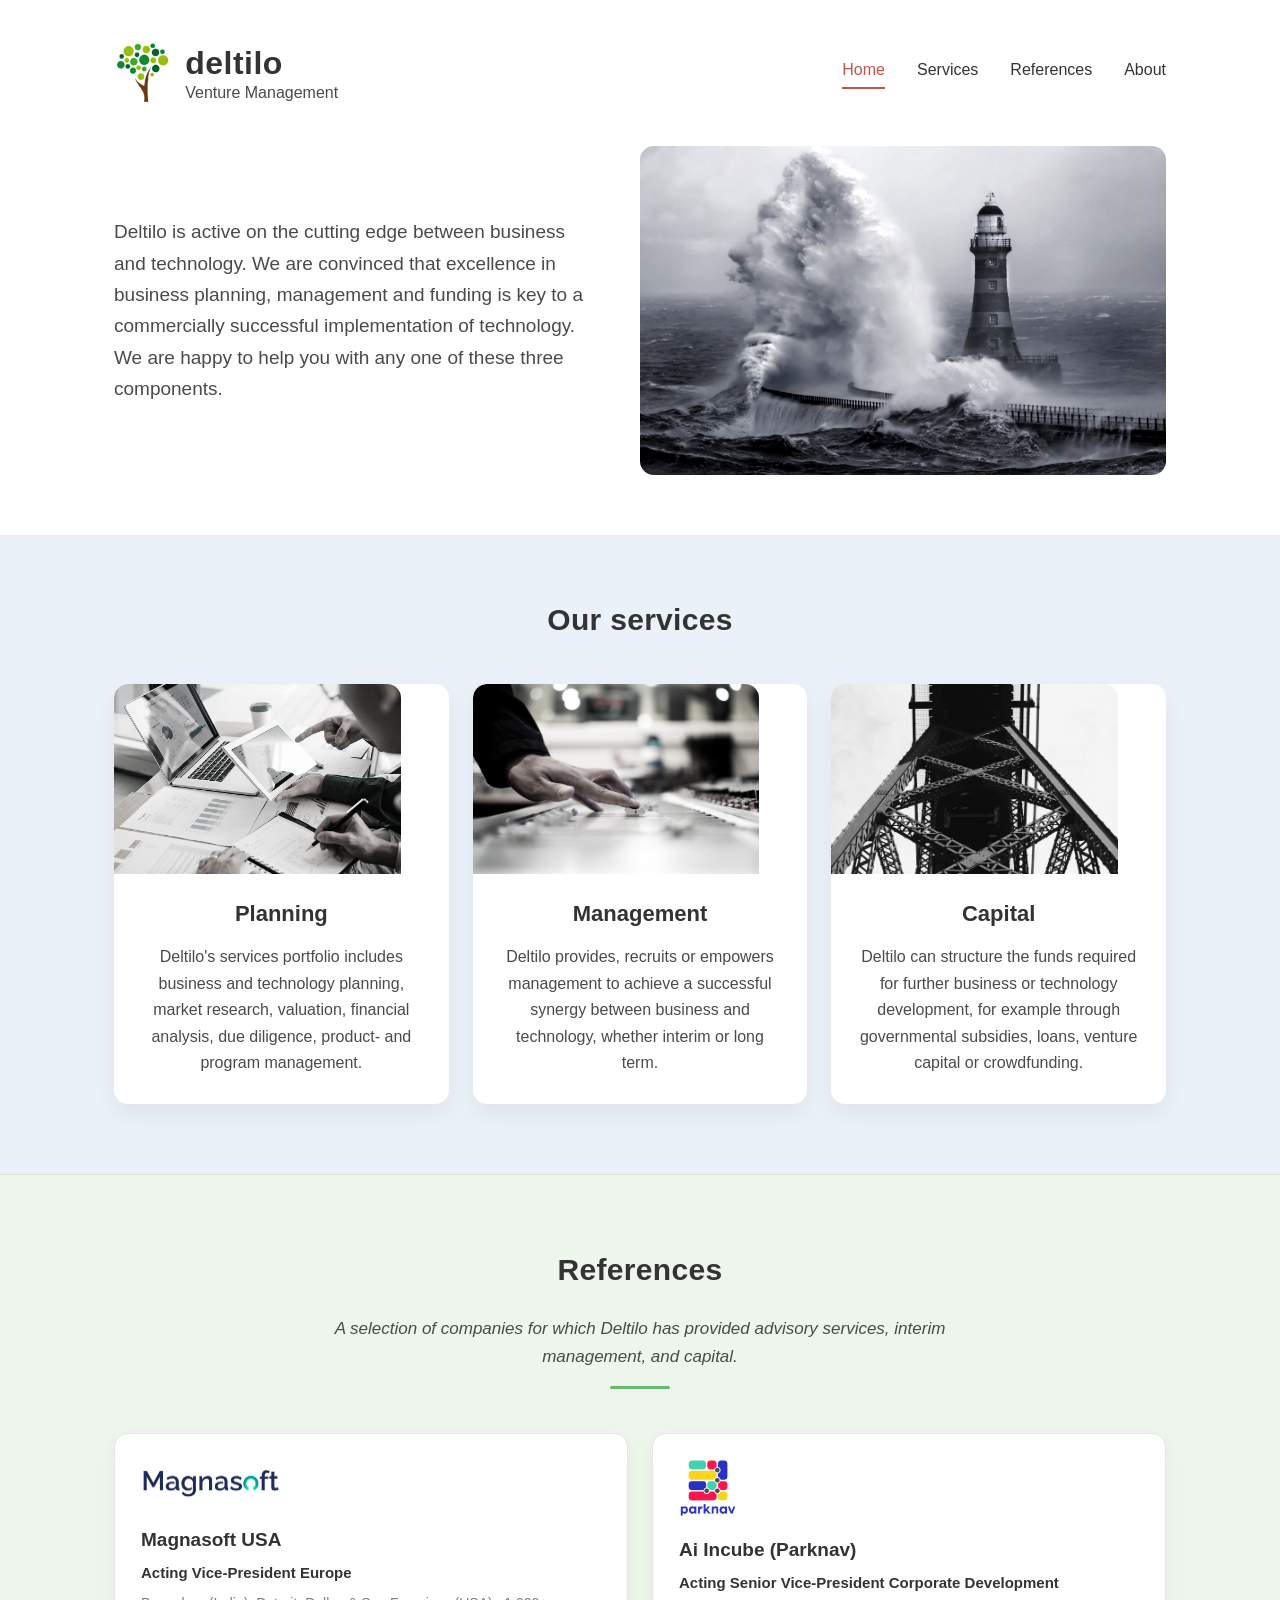
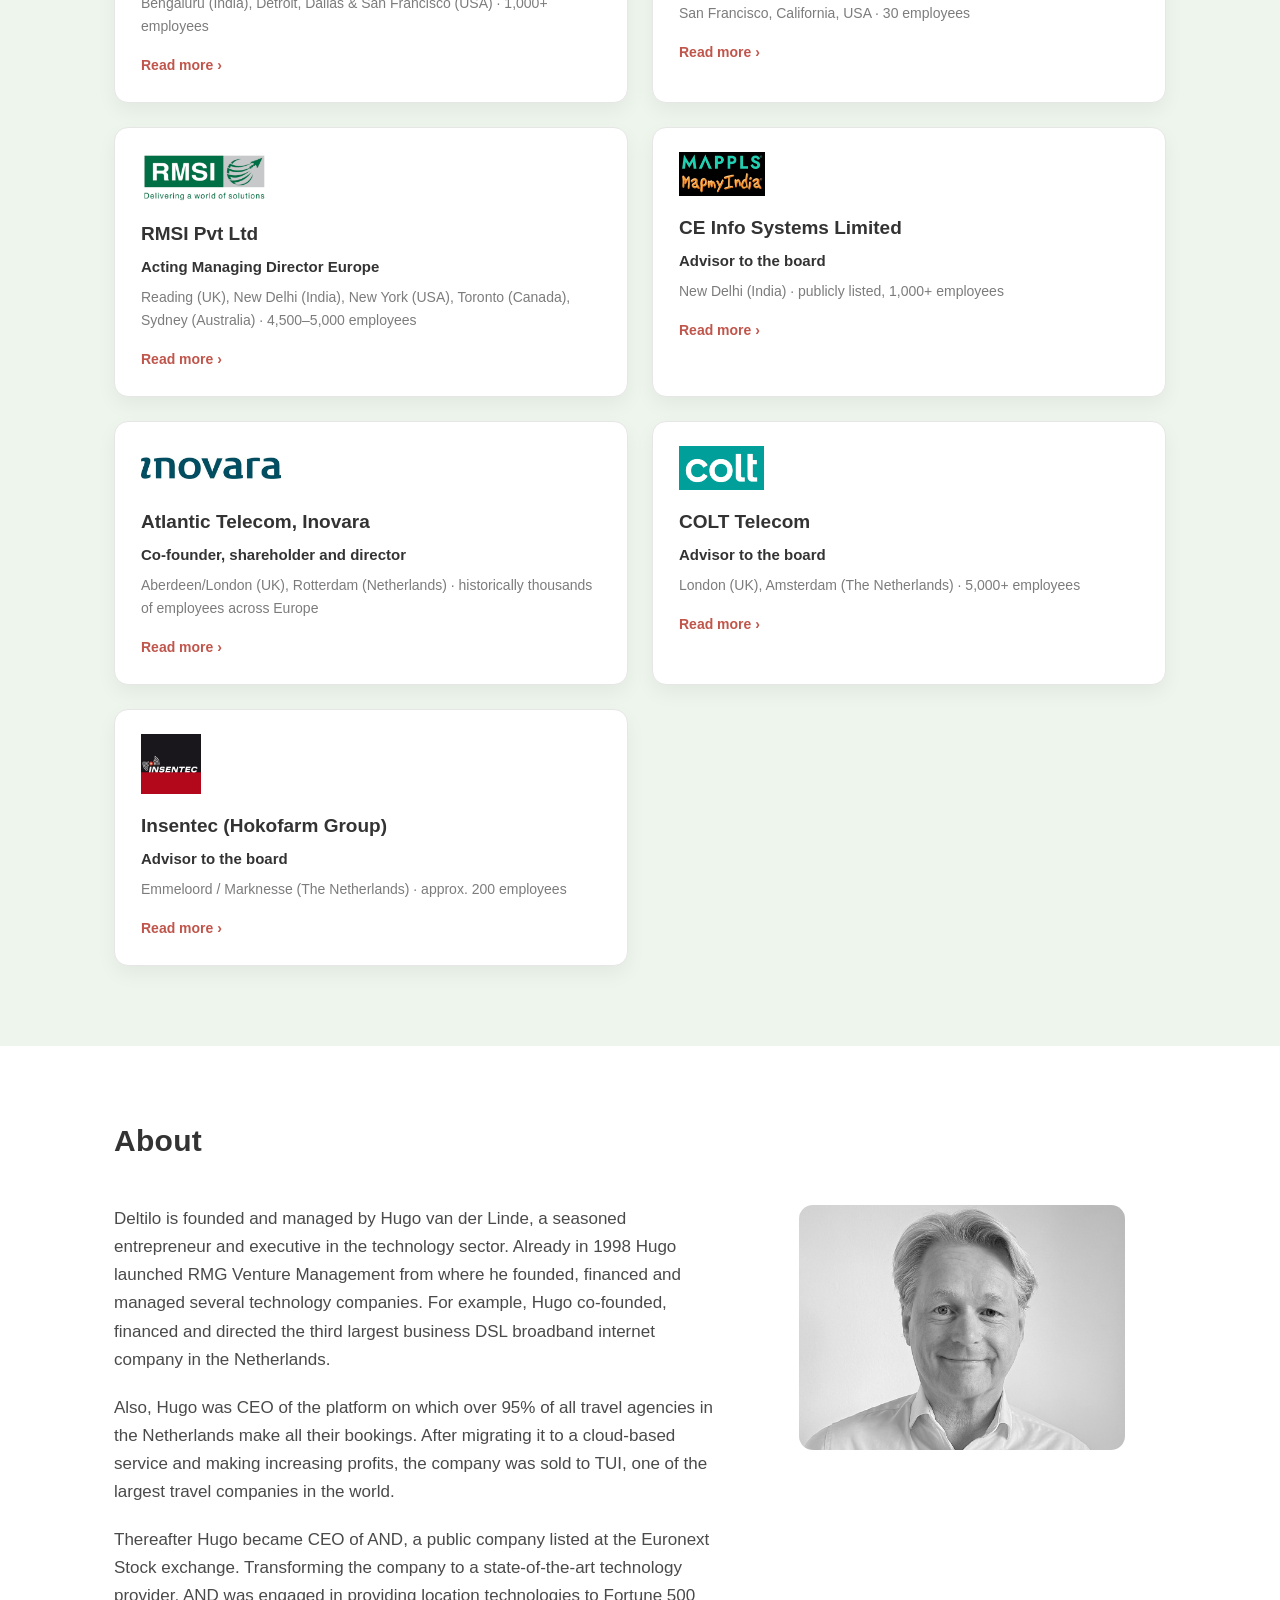
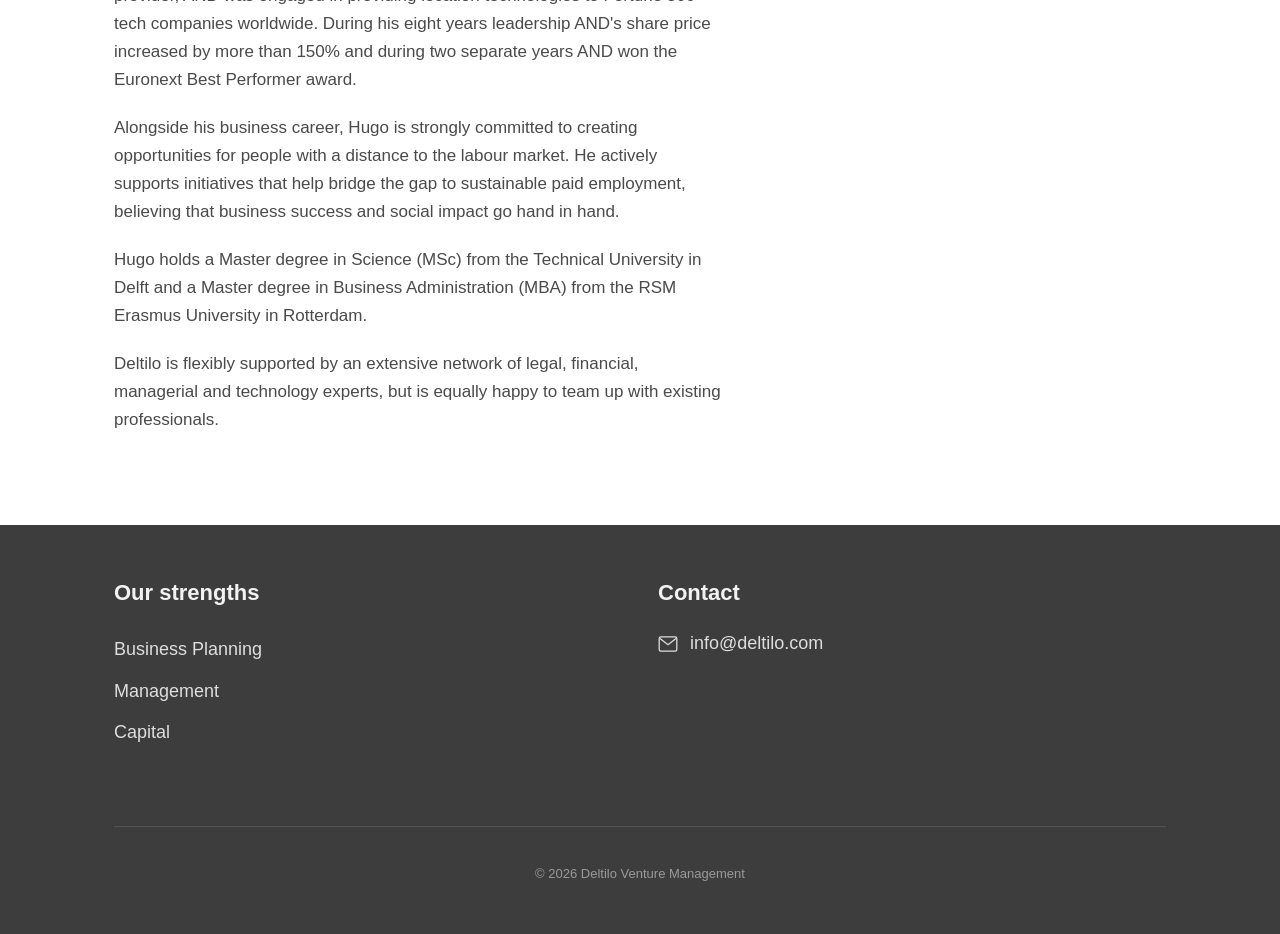
==== commit 1cc516de: "updated" ====
--- a/index.html
+++ b/index.html
@@ -80,10 +80,10 @@
     <div class="ref-grid">
 
       <div class="ref-card">
-        <img src="images/references-magnasoft.jpg" alt="Magnasoft logo" class="ref-logo">
+        <img src="images/references-magnasoft.jpg" alt="Magnasoft logo" class="ref-logo size-md">
         <h3>Magnasoft USA</h3>
         <p class="ref-role">Acting Vice-President Europe</p>
-        <p class="ref-meta">Bengaluru, India (US arm in Detroit, Dallas &amp; San Francisco) &middot; 1,000+ employees</p>
+        <p class="ref-meta">Bengaluru (India), Detroit, Dallas &amp; San Francisco (USA) &middot; 1,000+ employees</p>
         <button class="ref-toggle">Read more &rsaquo;</button>
         <div class="ref-details">
           <p>Responsible for all existing and new European business. Set up a European office in The Hague, The Netherlands.</p>
@@ -92,7 +92,7 @@
       </div>
 
       <div class="ref-card">
-        <img src="images/references-parknav.png" alt="Parknav logo" class="ref-logo">
+        <img src="images/references-parknav.png" alt="Parknav logo" class="ref-logo size-lg">
         <h3>Ai Incube (Parknav)</h3>
         <p class="ref-role">Acting Senior Vice-President Corporate Development</p>
         <p class="ref-meta">San Francisco, California, USA &middot; 30 employees</p>
@@ -104,10 +104,10 @@
       </div>
 
       <div class="ref-card">
-        <img src="images/references-rmsi.png" alt="RMSI logo" class="ref-logo">
+        <img src="images/references-rmsi.png" alt="RMSI logo" class="ref-logo size-md">
         <h3>RMSI Pvt Ltd</h3>
         <p class="ref-role">Acting Managing Director Europe</p>
-        <p class="ref-meta">Noida / New Delhi, India (offices in US, UK, Canada &amp; Australia) &middot; 4,500&ndash;5,000 employees</p>
+        <p class="ref-meta">Reading (UK), New Delhi (India), New York (USA), Toronto (Canada), Sydney (Australia) &middot; 4,500&ndash;5,000 employees</p>
         <button class="ref-toggle">Read more &rsaquo;</button>
         <div class="ref-details">
           <p>Responsible for all existing and new European business.</p>
@@ -118,22 +118,12 @@
       <div class="ref-card">
         <img src="images/references-mappls.png" alt="Mappls logo" class="ref-logo">
         <h3>CE Info Systems Limited</h3>
-        <p class="ref-role">Consulting on market strategy for European market entry</p>
-        <p class="ref-meta">New Delhi, India &middot; publicly listed, 1,000+ employees</p>
-        <button class="ref-toggle">Read more &rsaquo;</button>
-        <div class="ref-details">
+        <p class="ref-role">Advisor to the board</p>
+        <p class="ref-meta">New Delhi (India) &middot; publicly listed, 1,000+ employees</p>
+        <button class="ref-toggle">Read more &rsaquo;</button>
+        <div class="ref-details">
+          <p>Consulting on market strategy for entering the European market.</p>
           <p>CE Info Systems is a publicly traded Indian technology leader (NSE: MAPMYINDIA) and the premier provider of digital maps, B2B/B2C navigation platforms (Mappls), and location-based IoT technologies in India.</p>
-        </div>
-      </div>
-
-      <div class="ref-card">
-        <img src="images/references-rmg.png" alt="RMG Rotterdam Management Group logo" class="ref-logo">
-        <h3>RMG Rotterdam Management Group</h3>
-        <p class="ref-role">Co-founder and director</p>
-        <p class="ref-meta">Rotterdam, The Netherlands &middot; boutique consultancy / investor</p>
-        <button class="ref-toggle">Read more &rsaquo;</button>
-        <div class="ref-details">
-          <p>Rotterdam Management Group (RMG) owns and manages various high-tech companies.</p>
         </div>
       </div>
 
@@ -141,7 +131,7 @@
         <img src="images/references-inovara.jpg" alt="Inovara logo" class="ref-logo">
         <h3>Atlantic Telecom, Inovara</h3>
         <p class="ref-role">Co-founder, shareholder and director</p>
-        <p class="ref-meta">UK (Aberdeen/London), Dutch branch in Rotterdam &middot; historically thousands of employees across Europe</p>
+        <p class="ref-meta">Aberdeen/London (UK), Rotterdam (Netherlands) &middot; historically thousands of employees across Europe</p>
         <button class="ref-toggle">Read more &rsaquo;</button>
         <div class="ref-details">
           <p>Atlantic Telecom was a publicly listed British telecommunications operator that rolled out extensive fiber and DSL networks across Europe around the turn of the century. Inovara B.V. acted as its Dutch operating entity, delivering broadband and data services to the enterprise market via unbundled local loop access (MDF-access).</p>
@@ -151,21 +141,23 @@
       <div class="ref-card">
         <img src="images/references-colt.png" alt="COLT Telecom logo" class="ref-logo">
         <h3>COLT Telecom</h3>
-        <p class="ref-role">Advisor to the board, acquisition of the fiber network of Telecom Noord West N.V.</p>
-        <p class="ref-meta">Headquartered in London, UK; Dutch hub in Amsterdam &middot; 5,000+ employees</p>
-        <button class="ref-toggle">Read more &rsaquo;</button>
-        <div class="ref-details">
+        <p class="ref-role">Advisor to the board</p>
+        <p class="ref-meta">London (UK), Amsterdam (The Netherlands) &middot; 5,000+ employees</p>
+        <button class="ref-toggle">Read more &rsaquo;</button>
+        <div class="ref-details">
+          <p>Managing the acquisition of the fiber network of Telecom Noord West N.V. by COLT Telecom.</p>
           <p>Colt is a major international telecommunications and digital infrastructure provider serving enterprise customers worldwide. Colt acquired the local fiber optic network from Amsterdam energy provider Energie Noord-West (Telecom Noord-West) to build one of the earliest high-capacity private fiber networks in Amsterdam.</p>
         </div>
       </div>
 
       <div class="ref-card">
-        <img src="images/references-insentec.jpg" alt="Insentec logo" class="ref-logo">
+        <img src="images/references-insentec.jpg" alt="Insentec logo" class="ref-logo size-lg">
         <h3>Insentec (Hokofarm Group)</h3>
-        <p class="ref-role">Advisor to the board, attracting funding from Holland Ventures</p>
-        <p class="ref-meta">Emmeloord / Marknesse, The Netherlands &middot; approx. 200 employees</p>
-        <button class="ref-toggle">Read more &rsaquo;</button>
-        <div class="ref-details">
+        <p class="ref-role">Advisor to the board</p>
+        <p class="ref-meta">Emmeloord / Marknesse (The Netherlands) &middot; approx. 200 employees</p>
+        <button class="ref-toggle">Read more &rsaquo;</button>
+        <div class="ref-details">
+          <p>Organized substantial scale-up financing for Insentec.</p>
           <p>Insentec (part of the Hokofarm Group) is a Dutch pioneer and manufacturer of automated livestock farming solutions. They are globally recognized for smart feeding systems, milking robots, sensors, and animal identification systems for dairy and cattle farming.</p>
         </div>
       </div>
@@ -176,17 +168,17 @@
 
 <section class="about" id="about">
   <div class="wrap about-grid">
-    <div class="about-text">
-      <h2 style="text-align:left;">About</h2>
+    <h2 class="about-heading">About</h2>
+    <div class="about-photo">
+      <img src="images/about-hugo.jpg" alt="Portrait of Hugo van der Linde">
+    </div>
+    <div class="about-body">
       <p>Deltilo is founded and managed by Hugo van der Linde, a seasoned entrepreneur and executive in the technology sector. Already in 1998 Hugo launched RMG Venture Management from where he founded, financed and managed several technology companies. For example, Hugo co-founded, financed and directed the third largest business DSL broadband internet company in the Netherlands.</p>
       <p>Also, Hugo was CEO of the platform on which over 95% of all travel agencies in the Netherlands make all their bookings. After migrating it to a cloud-based service and making increasing profits, the company was sold to TUI, one of the largest travel companies in the world.</p>
       <p>Thereafter Hugo became CEO of AND, a public company listed at the Euronext Stock exchange. Transforming the company to a state-of-the-art technology provider, AND was engaged in providing location technologies to Fortune 500 tech companies worldwide. During his eight years leadership AND's share price increased by more than 150% and during two separate years AND won the Euronext Best Performer award.</p>
       <p>Alongside his business career, Hugo is strongly committed to creating opportunities for people with a distance to the labour market. He actively supports initiatives that help bridge the gap to sustainable paid employment, believing that business success and social impact go hand in hand.</p>
       <p>Hugo holds a Master degree in Science (MSc) from the Technical University in Delft and a Master degree in Business Administration (MBA) from the RSM Erasmus University in Rotterdam.</p>
       <p>Deltilo is flexibly supported by an extensive network of legal, financial, managerial and technology experts, but is equally happy to team up with existing professionals.</p>
-    </div>
-    <div class="about-photo">
-      <img src="images/about-hugo.jpg" alt="Portrait of Hugo van der Linde">
     </div>
   </div>
 </section>
--- a/styles.css
+++ b/styles.css
@@ -54,7 +54,7 @@
 }
 
 .logo-img {
-  height: 60px;
+  height: 66px;
   width: auto;
 }
 
@@ -63,14 +63,14 @@
   font-size: 32px;
   font-weight: 700;
   letter-spacing: 0.5px;
-  line-height: 1.1;
+  line-height: 1.2;
 }
 
 .brand-text p {
-  margin: -2px 0 0;
+  margin: 1px 0 0;
   font-size: 16px;
   color: var(--ink-soft);
-  line-height: 1.1;
+  line-height: 1.2;
 }
 
 nav {
@@ -165,10 +165,17 @@
   position: relative;
 }
 
-.services h2, .about h2 {
+.services h2, .references h2 {
   text-align: center;
   font-size: 30px;
   margin: 0 0 40px;
+  font-weight: 800;
+  letter-spacing: 0.3px;
+}
+
+.about-heading {
+  font-size: 30px;
+  margin: 0 0 8px;
   font-weight: 800;
   letter-spacing: 0.3px;
 }
@@ -272,6 +279,9 @@
   margin-bottom: 16px;
 }
 
+.ref-logo.size-md { height: 50px; }
+.ref-logo.size-lg { height: 60px; }
+
 .ref-card h3 {
   margin: 0 0 6px;
   font-size: 19px;
@@ -328,11 +338,28 @@
 .about-grid {
   display: grid;
   grid-template-columns: 1fr;
-  gap: 32px;
+  grid-template-areas:
+    "heading"
+    "photo"
+    "body";
+  gap: 24px;
   align-items: start;
 }
 
-.about-grid p {
+.about-heading {
+  grid-area: heading;
+  text-align: left;
+}
+
+.about-photo {
+  grid-area: photo;
+}
+
+.about-body {
+  grid-area: body;
+}
+
+.about-body p {
   color: var(--ink-soft);
   font-size: 17px;
   margin: 0 0 20px;
@@ -348,9 +375,11 @@
 @media (min-width: 860px) {
   .about-grid {
     grid-template-columns: 1.5fr 1fr;
+    grid-template-areas:
+      "heading heading"
+      "body photo";
+    gap: 32px;
   }
-  .about-photo { order: 2; }
-  .about-text { order: 1; }
 }
 
 /* ---------- FOOTER ---------- */
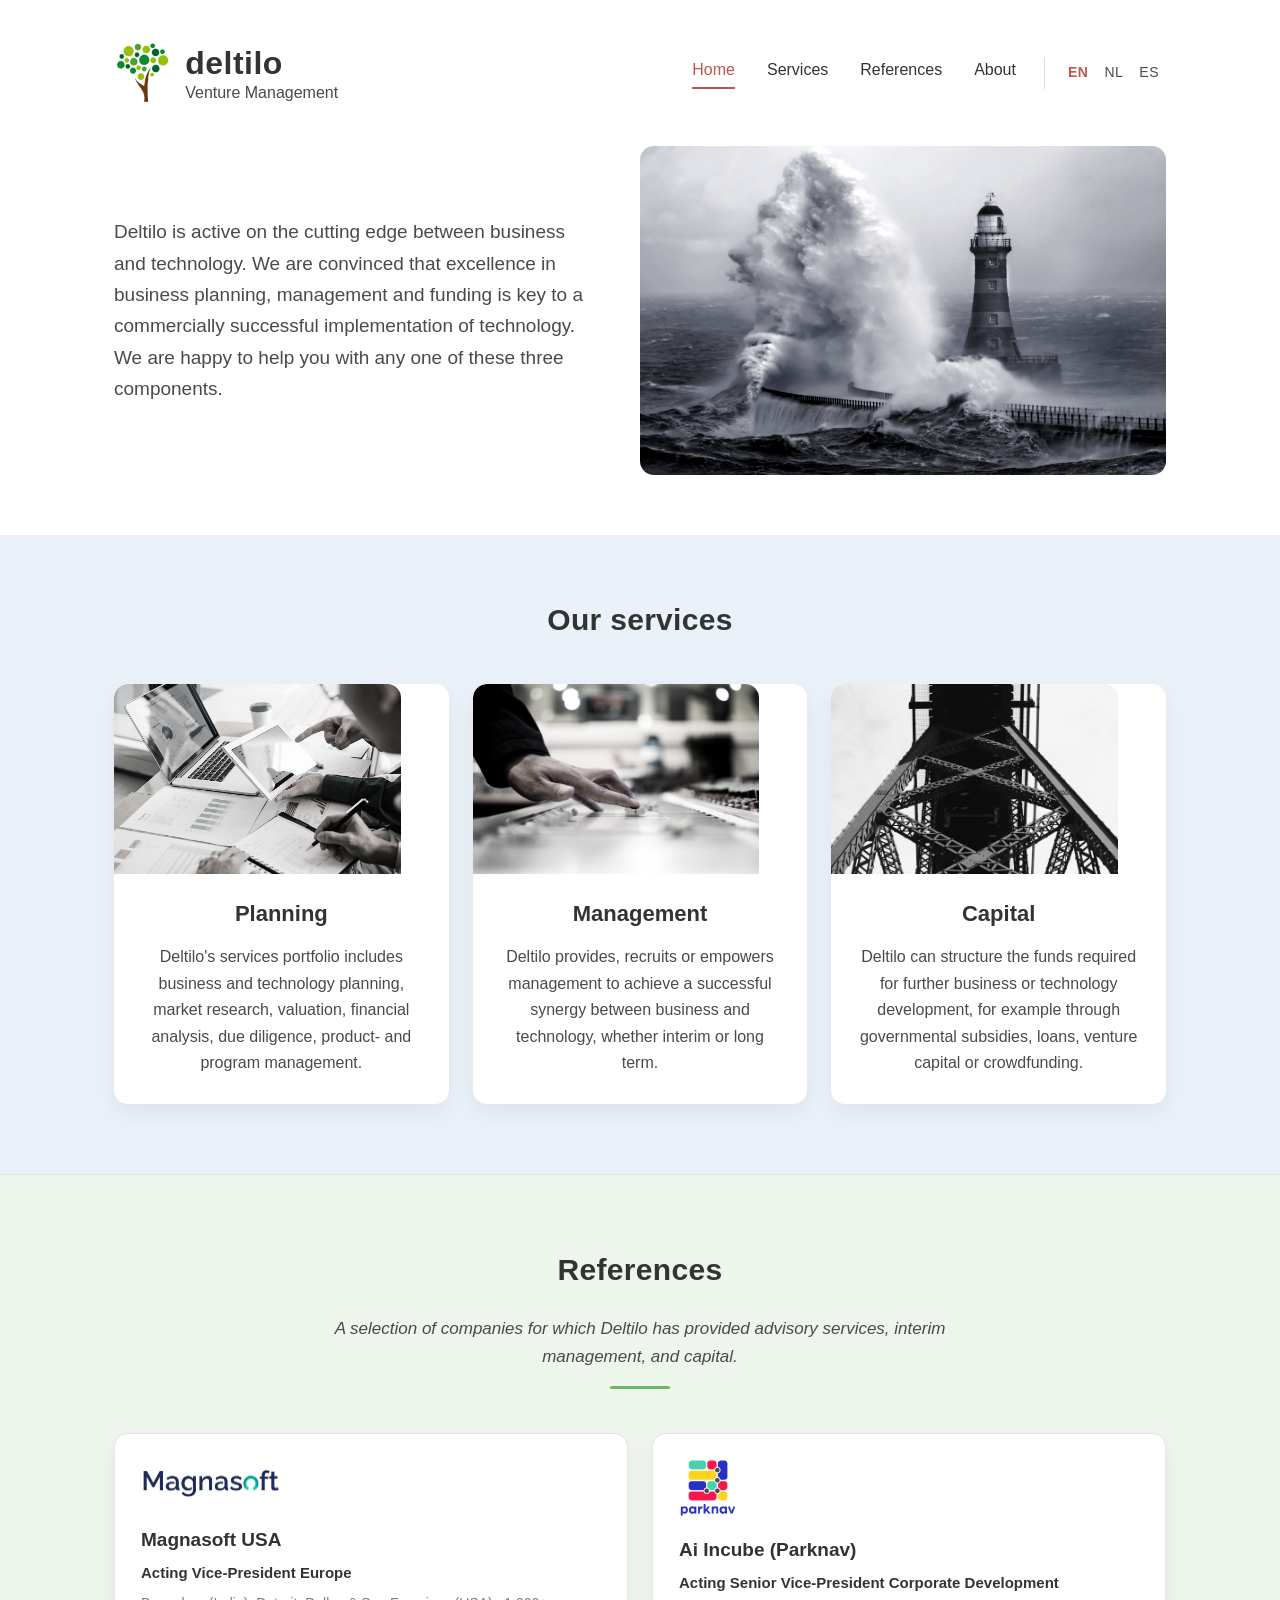
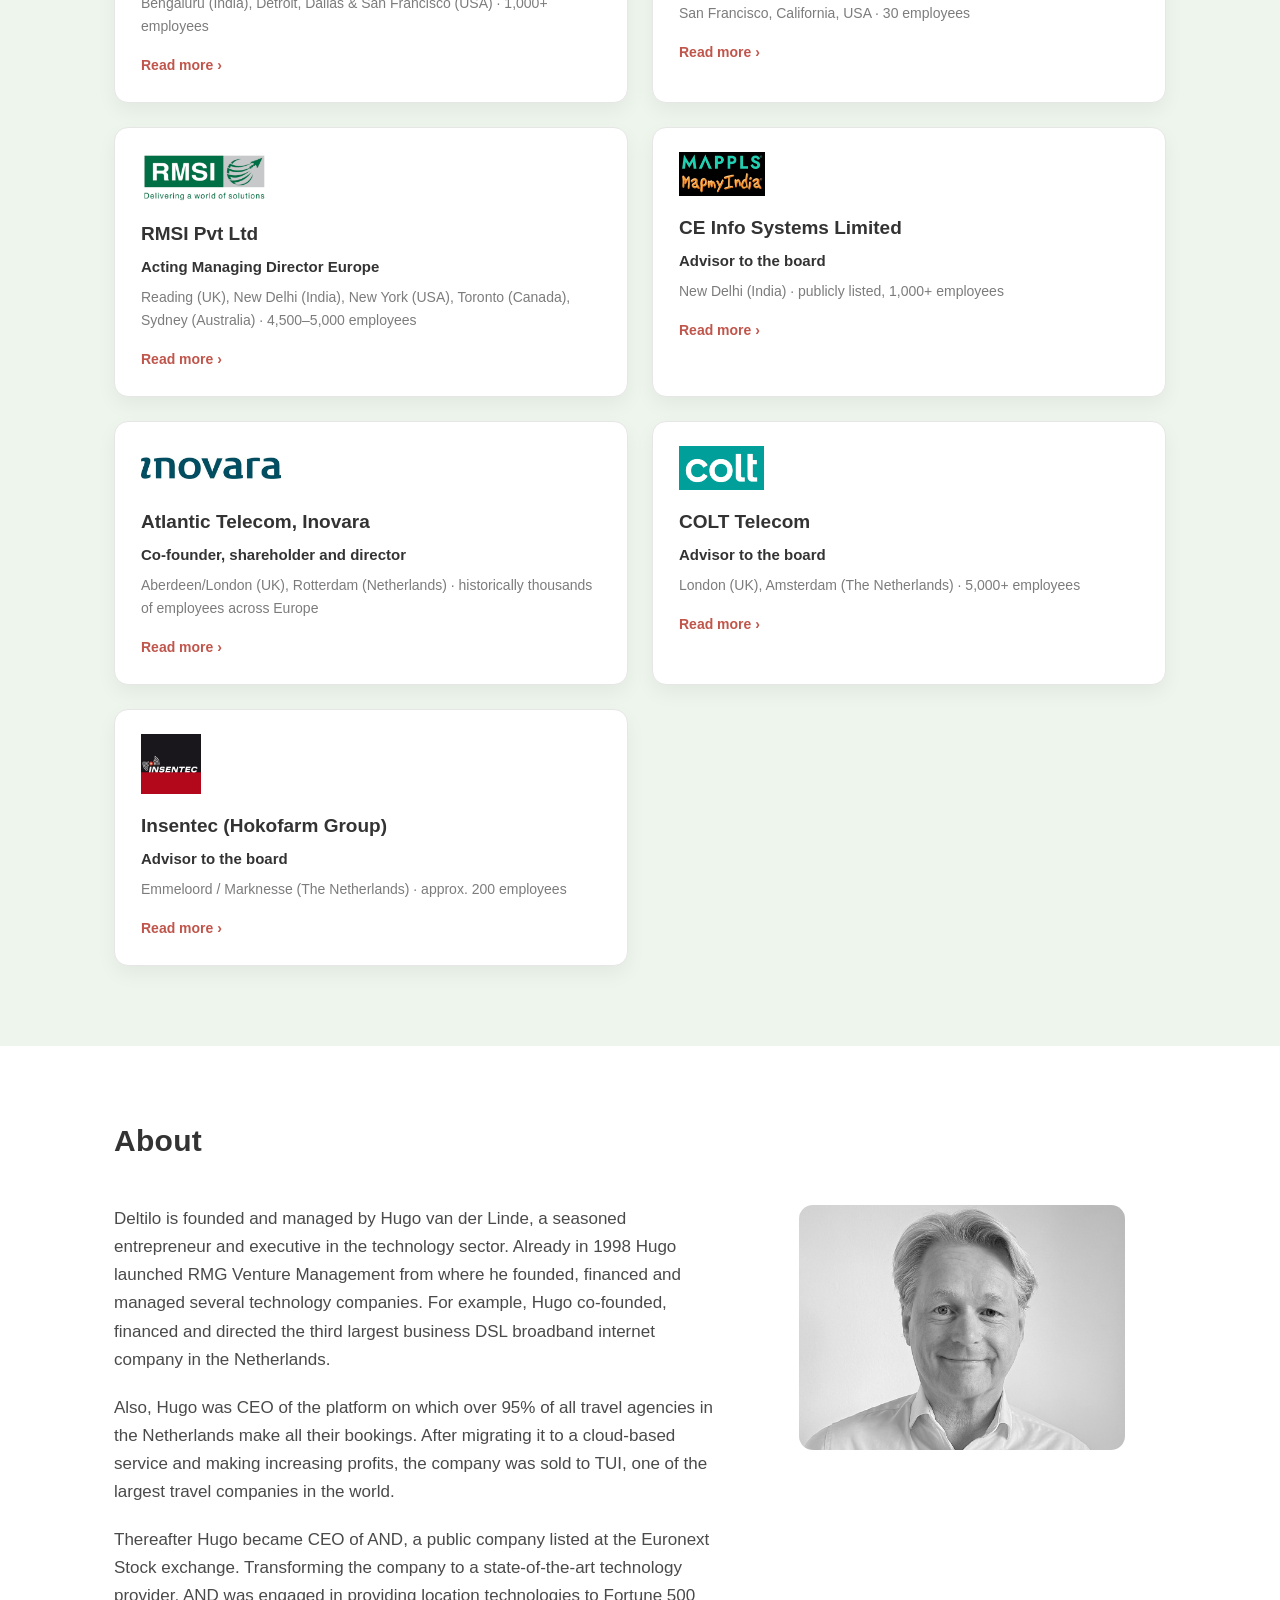
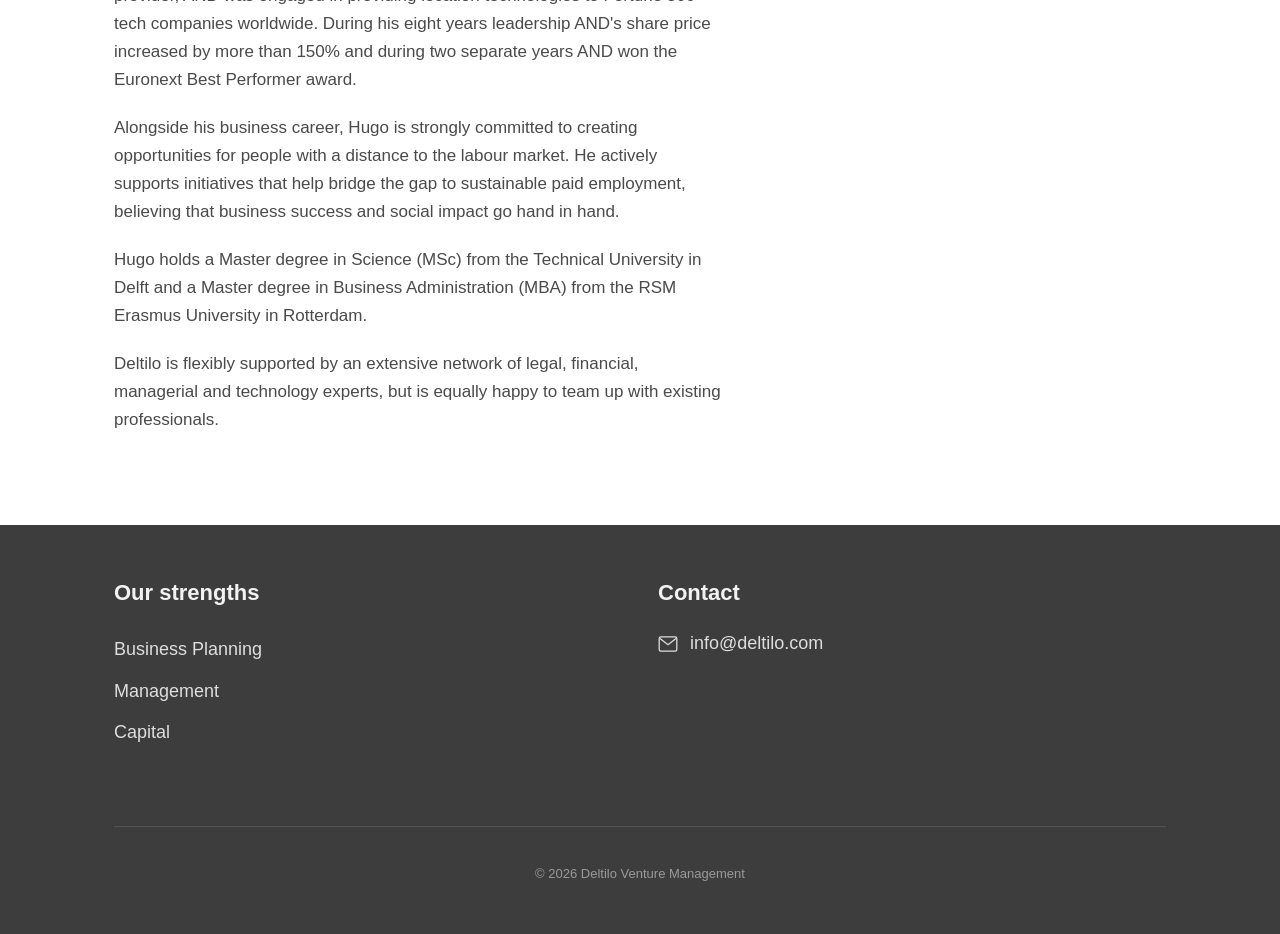
==== commit 6bb6e1cd: "update" ====
--- a/index.html
+++ b/index.html
@@ -4,6 +4,23 @@
 <meta charset="UTF-8">
 <meta name="viewport" content="width=device-width, initial-scale=1.0">
 <title>Deltilo | Venture Management</title>
+
+<!-- Favicon (browser tab icon) -->
+<link rel="icon" type="image/png" href="images/logo.png">
+
+<!-- Icon + name used when saving the site to a mobile home screen -->
+<link rel="apple-touch-icon" href="images/logo.png">
+<meta name="apple-mobile-web-app-title" content="Deltilo">
+<meta name="application-name" content="Deltilo">
+<link rel="manifest" href="manifest.json">
+
+<meta name="description" content="Deltilo Venture Management helps technology companies with business planning, management and capital.">
+<link rel="canonical" href="https://deltilo.com/">
+<link rel="alternate" hreflang="en" href="https://deltilo.com/">
+<link rel="alternate" hreflang="nl" href="https://deltilo.com/nl/">
+<link rel="alternate" hreflang="es" href="https://deltilo.com/es/">
+<link rel="alternate" hreflang="x-default" href="https://deltilo.com/">
+
 <link rel="stylesheet" href="styles.css">
 </head>
 <body>
@@ -25,6 +42,12 @@
         <a href="#references">References</a>
         <a href="#about">About</a>
       </nav>
+
+      <div class="lang-switch" role="navigation" aria-label="Language">
+        <a href="./" hreflang="en" lang="en" class="current" aria-current="page">EN</a>
+        <a href="./nl/" hreflang="nl" lang="nl">NL</a>
+        <a href="./es/" hreflang="es" lang="es">ES</a>
+      </div>
 
       <button class="menu-btn" id="menuBtn" aria-label="Open menu" aria-expanded="false">
         <svg viewBox="0 0 24 24" fill="none" stroke="currentColor" stroke-width="2"><line x1="3" y1="6" x2="21" y2="6"/><line x1="3" y1="12" x2="21" y2="12"/><line x1="3" y1="18" x2="21" y2="18"/></svg>
@@ -207,5 +230,10 @@
 </footer>
 
 <script src="script.js"></script>
+
+<!-- Cloudflare Web Analytics -->
+<script type='module' src='https://static.cloudflareinsights.com/beacon.min.js' data-cf-beacon='{"token": "3a8c52a26e21444a875093f3cb45b53e"}'></script>
+<!-- End Cloudflare Web Analytics -->
+
 </body>
 </html>
--- a/styles.css
+++ b/styles.css
@@ -120,9 +120,40 @@
   border-bottom: 1px solid #eee;
 }
 
+/* Language switch (EN / NL / ES) */
+.lang-switch {
+  display: flex;
+  align-items: center;
+  gap: 2px;
+  margin-left: auto;
+  font-size: 14px;
+  letter-spacing: 0.5px;
+}
+
+.lang-switch a {
+  color: var(--ink-soft);
+  text-decoration: none;
+  padding: 4px 7px;
+  border-radius: 6px;
+  transition: background-color 0.2s, color 0.2s;
+}
+
+.lang-switch a:hover { color: var(--ink); background: #f0f0f0; }
+
+.lang-switch a.current {
+  color: #c0554b;
+  font-weight: 700;
+}
+
 @media (min-width: 760px) {
   nav { display: flex; }
   .menu-btn { display: none; }
+  .header-row > nav { margin-left: auto; }
+  .lang-switch {
+    margin-left: 8px;
+    padding-left: 16px;
+    border-left: 1px solid #ddd;
+  }
 }
 
 /* ---------- HERO ---------- */
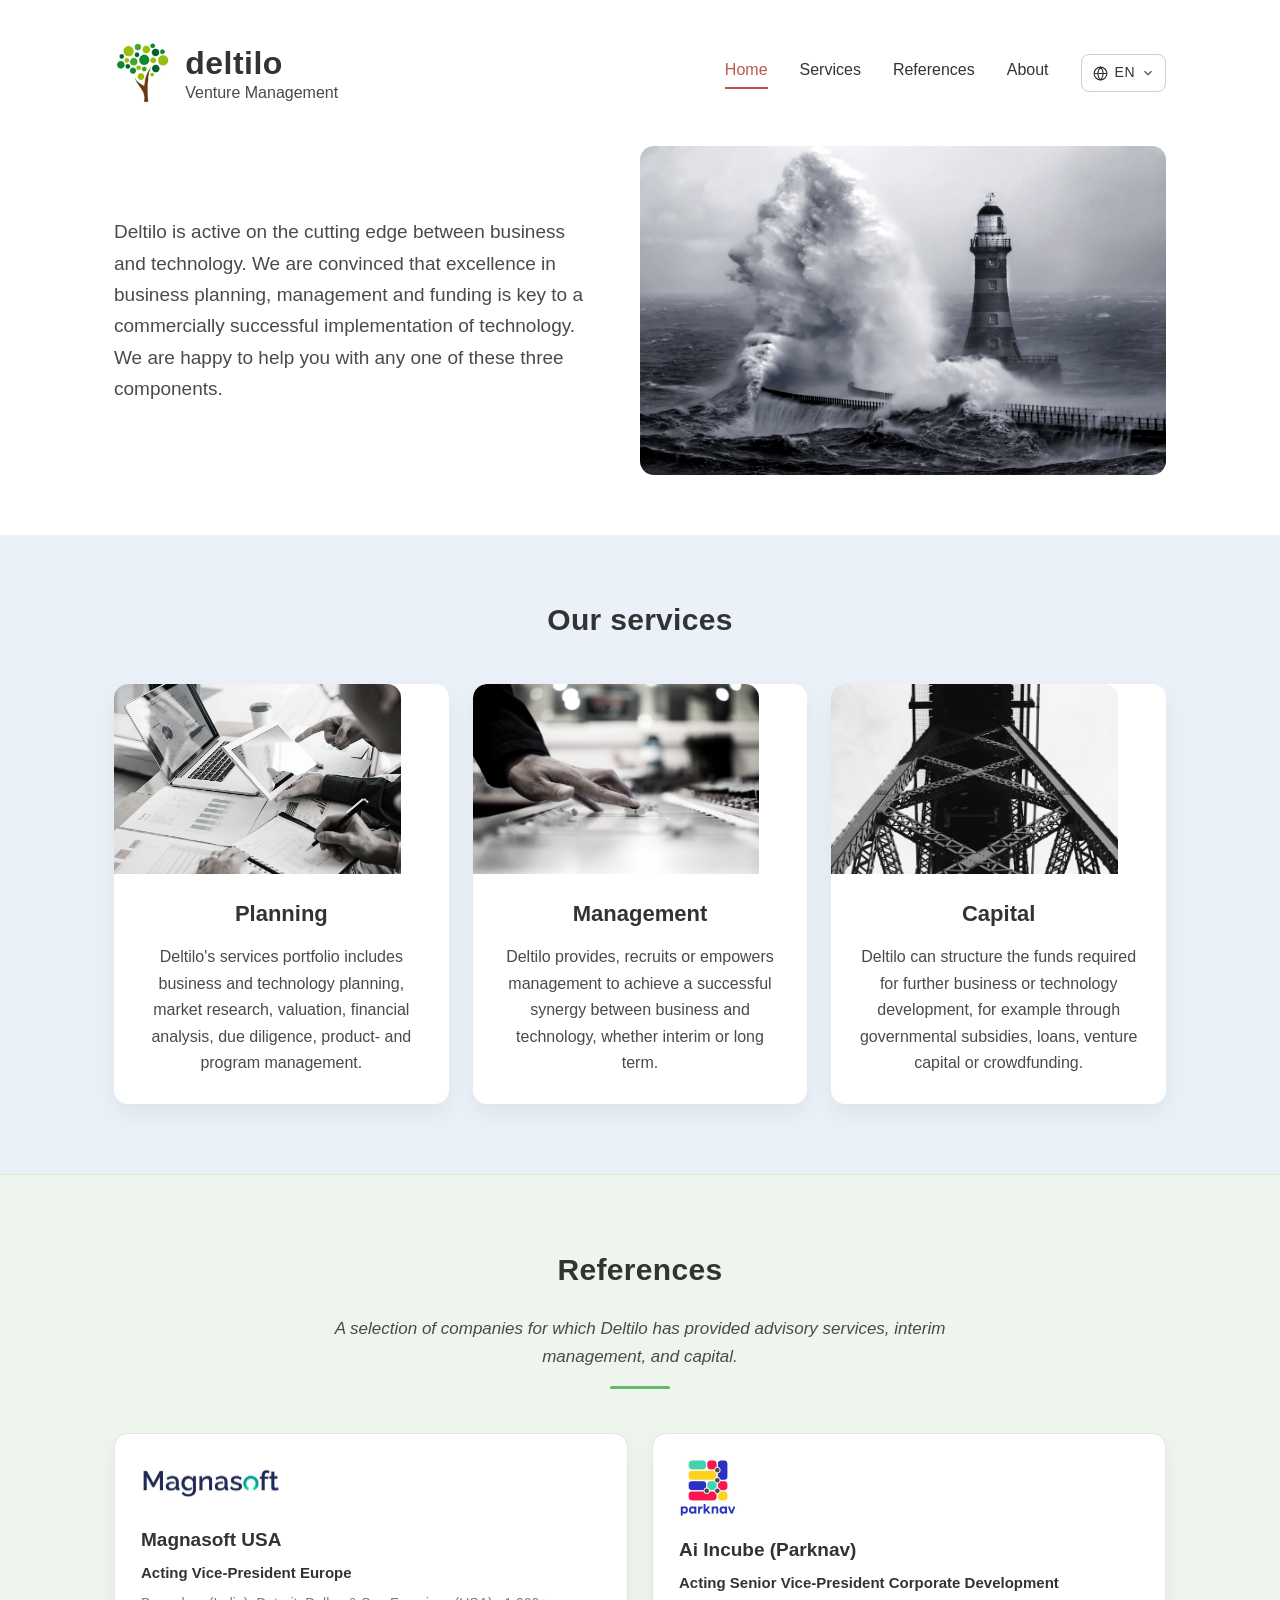
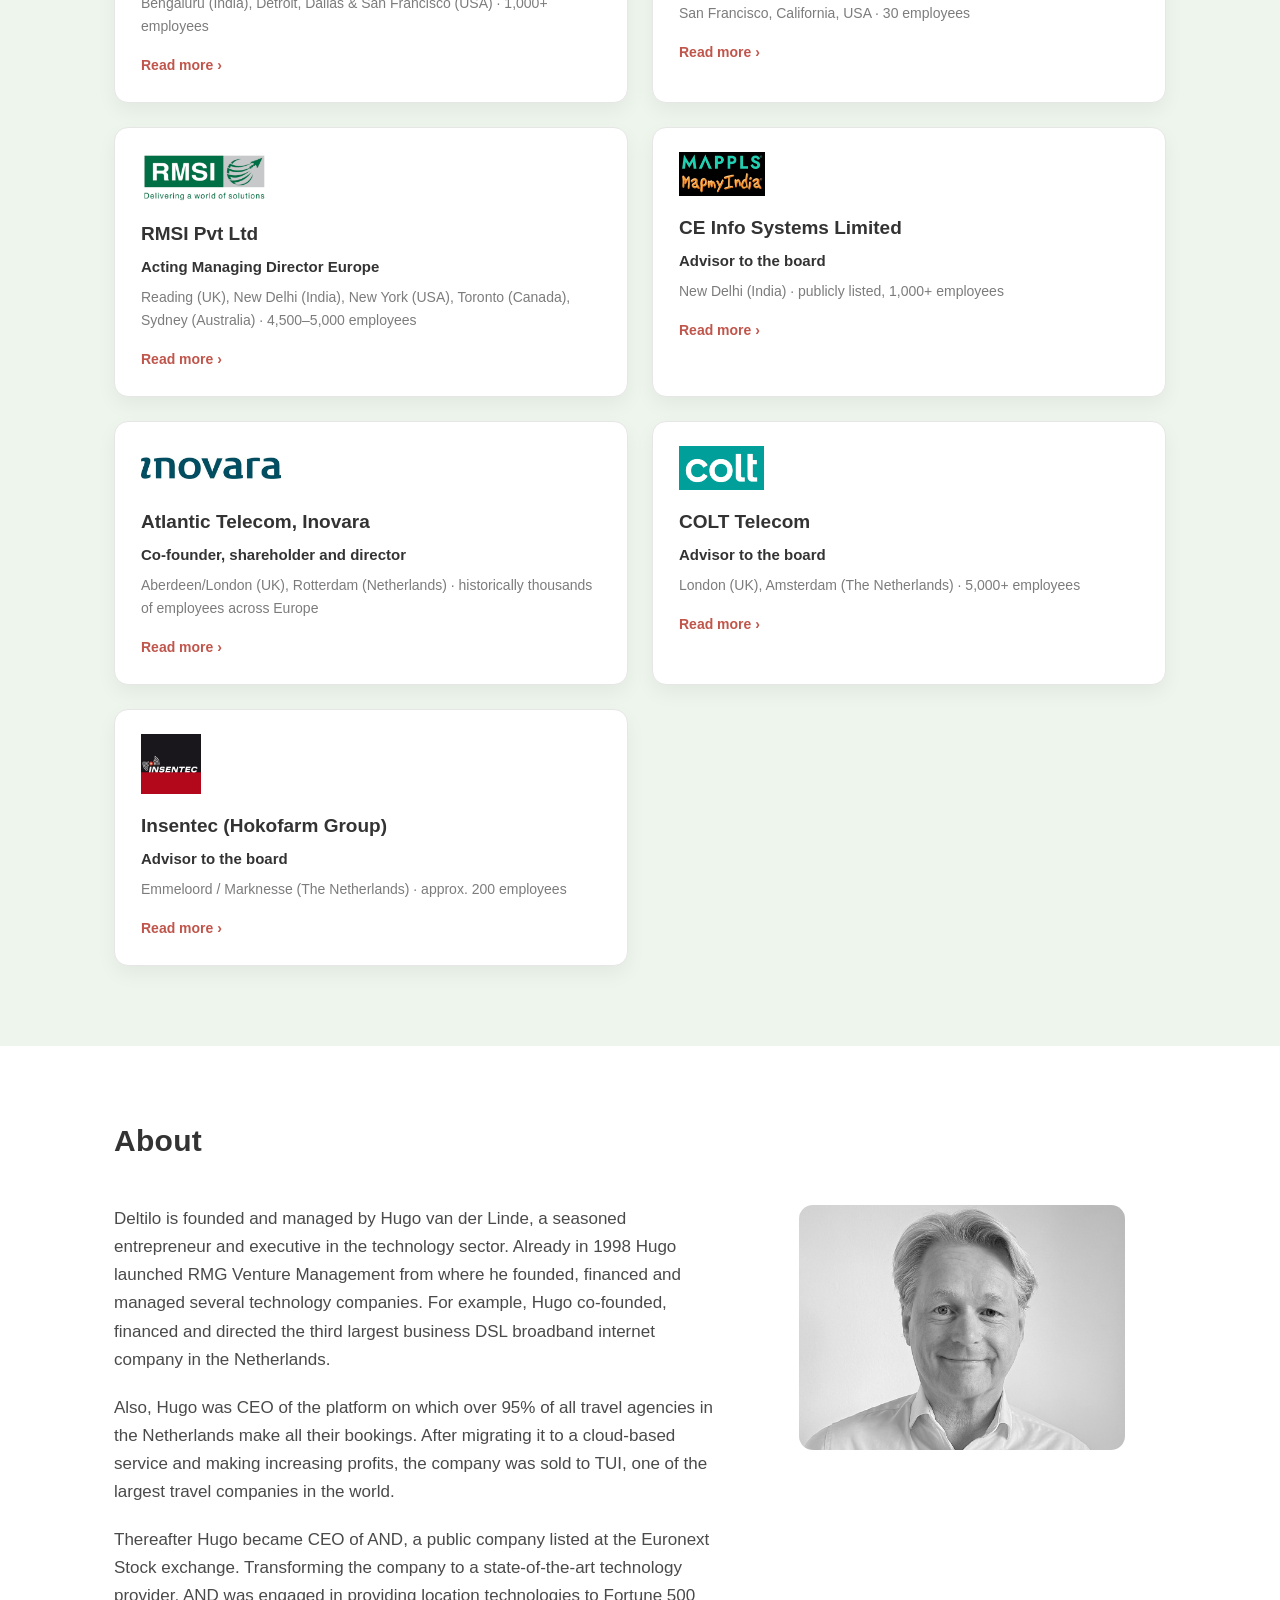
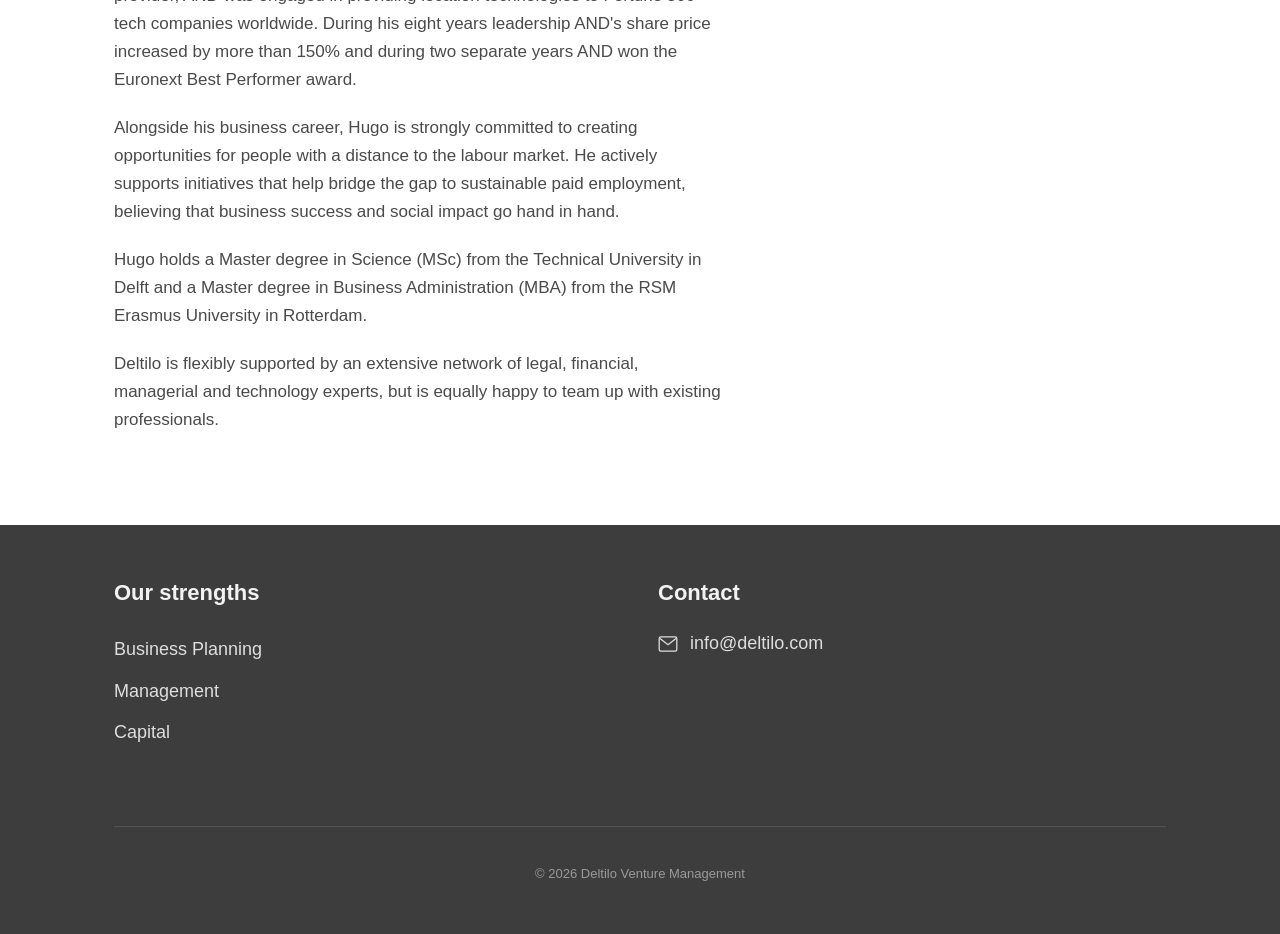
==== commit 46c8f5c6: "update" ====
--- a/index.html
+++ b/index.html
@@ -43,10 +43,15 @@
         <a href="#about">About</a>
       </nav>
 
-      <div class="lang-switch" role="navigation" aria-label="Language">
-        <a href="./" hreflang="en" lang="en" class="current" aria-current="page">EN</a>
-        <a href="./nl/" hreflang="nl" lang="nl">NL</a>
-        <a href="./es/" hreflang="es" lang="es">ES</a>
+      <div class="lang-switch" id="langSwitch">
+        <button class="lang-btn" id="langBtn" type="button" aria-haspopup="true" aria-expanded="false" aria-controls="langMenu" aria-label="Language: English">
+          <svg class="globe" viewBox="0 0 24 24" fill="none" stroke="currentColor" stroke-width="1.6" aria-hidden="true"><circle cx="12" cy="12" r="9"/><path d="M3 12h18M12 3c2.5 2.7 3.8 5.7 3.8 9s-1.3 6.3-3.8 9c-2.5-2.7-3.8-5.7-3.8-9S9.5 5.7 12 3z"/></svg><span>EN</span><svg class="chev" viewBox="0 0 24 24" fill="none" stroke="currentColor" stroke-width="2" aria-hidden="true"><path d="M6 9l6 6 6-6"/></svg>
+        </button>
+        <ul class="lang-menu" id="langMenu" aria-label="Language">
+          <li><a href="./" hreflang="en" lang="en" class="current" aria-current="page"><span class="lang-code">EN</span>English<svg class="check" viewBox="0 0 24 24" fill="none" stroke="currentColor" stroke-width="2.2" aria-hidden="true"><path d="M5 12l5 5 9-10"/></svg></a></li>
+          <li><a href="./nl/" hreflang="nl" lang="nl"><span class="lang-code">NL</span>Nederlands</a></li>
+          <li><a href="./es/" hreflang="es" lang="es"><span class="lang-code">ES</span>Español</a></li>
+        </ul>
       </div>
 
       <button class="menu-btn" id="menuBtn" aria-label="Open menu" aria-expanded="false">
--- a/styles.css
+++ b/styles.css
@@ -122,38 +122,96 @@
 
 /* Language switch (EN / NL / ES) */
 .lang-switch {
+  position: relative;
+  margin-left: auto;
+}
+
+.lang-btn {
+  display: inline-flex;
+  align-items: center;
+  gap: 6px;
+  background: #fff;
+  border: 1px solid #cfcfcf;
+  border-radius: 8px;
+  padding: 6px 10px;
+  font: inherit;
+  font-size: 14px;
+  letter-spacing: 0.5px;
+  color: var(--ink);
+  cursor: pointer;
+  transition: border-color 0.2s;
+}
+
+.lang-btn:hover,
+.lang-switch.open .lang-btn { border-color: var(--ink); }
+
+.lang-btn:focus-visible { outline: 2px solid #c0554b; outline-offset: 2px; }
+
+.lang-btn .globe { width: 17px; height: 17px; }
+
+.lang-btn .chev {
+  width: 14px;
+  height: 14px;
+  color: var(--ink-soft);
+  transition: transform 0.2s;
+}
+
+.lang-switch.open .chev { transform: rotate(180deg); }
+
+.lang-menu {
+  display: none;
+  position: absolute;
+  right: 0;
+  top: calc(100% + 6px);
+  min-width: 180px;
+  margin: 0;
+  padding: 6px;
+  list-style: none;
+  background: #fff;
+  border: 1px solid #e2e2e2;
+  border-radius: 10px;
+  box-shadow: 0 10px 24px rgba(0,0,0,0.08);
+  z-index: 20;
+}
+
+.lang-switch.open .lang-menu { display: block; }
+
+.lang-menu a {
   display: flex;
   align-items: center;
-  gap: 2px;
+  gap: 10px;
+  padding: 8px 10px;
+  border-radius: 6px;
+  color: var(--ink);
+  text-decoration: none;
+  font-size: 15px;
+}
+
+.lang-menu a:hover,
+.lang-menu a:focus-visible { background: #f2f2f2; outline: none; }
+
+.lang-menu a.current { background: #f5f5f5; font-weight: 600; }
+
+.lang-code {
+  width: 22px;
+  font-size: 12px;
+  letter-spacing: 0.5px;
+  color: #999;
+  font-weight: 400;
+}
+
+.lang-menu .check {
   margin-left: auto;
-  font-size: 14px;
-  letter-spacing: 0.5px;
-}
-
-.lang-switch a {
-  color: var(--ink-soft);
-  text-decoration: none;
-  padding: 4px 7px;
-  border-radius: 6px;
-  transition: background-color 0.2s, color 0.2s;
-}
-
-.lang-switch a:hover { color: var(--ink); background: #f0f0f0; }
-
-.lang-switch a.current {
+  width: 16px;
+  height: 16px;
   color: #c0554b;
-  font-weight: 700;
 }
 
 @media (min-width: 760px) {
   nav { display: flex; }
   .menu-btn { display: none; }
   .header-row > nav { margin-left: auto; }
-  .lang-switch {
-    margin-left: 8px;
-    padding-left: 16px;
-    border-left: 1px solid #ddd;
-  }
+  .lang-switch { margin-left: 12px; }
 }
 
 /* ---------- HERO ---------- */
